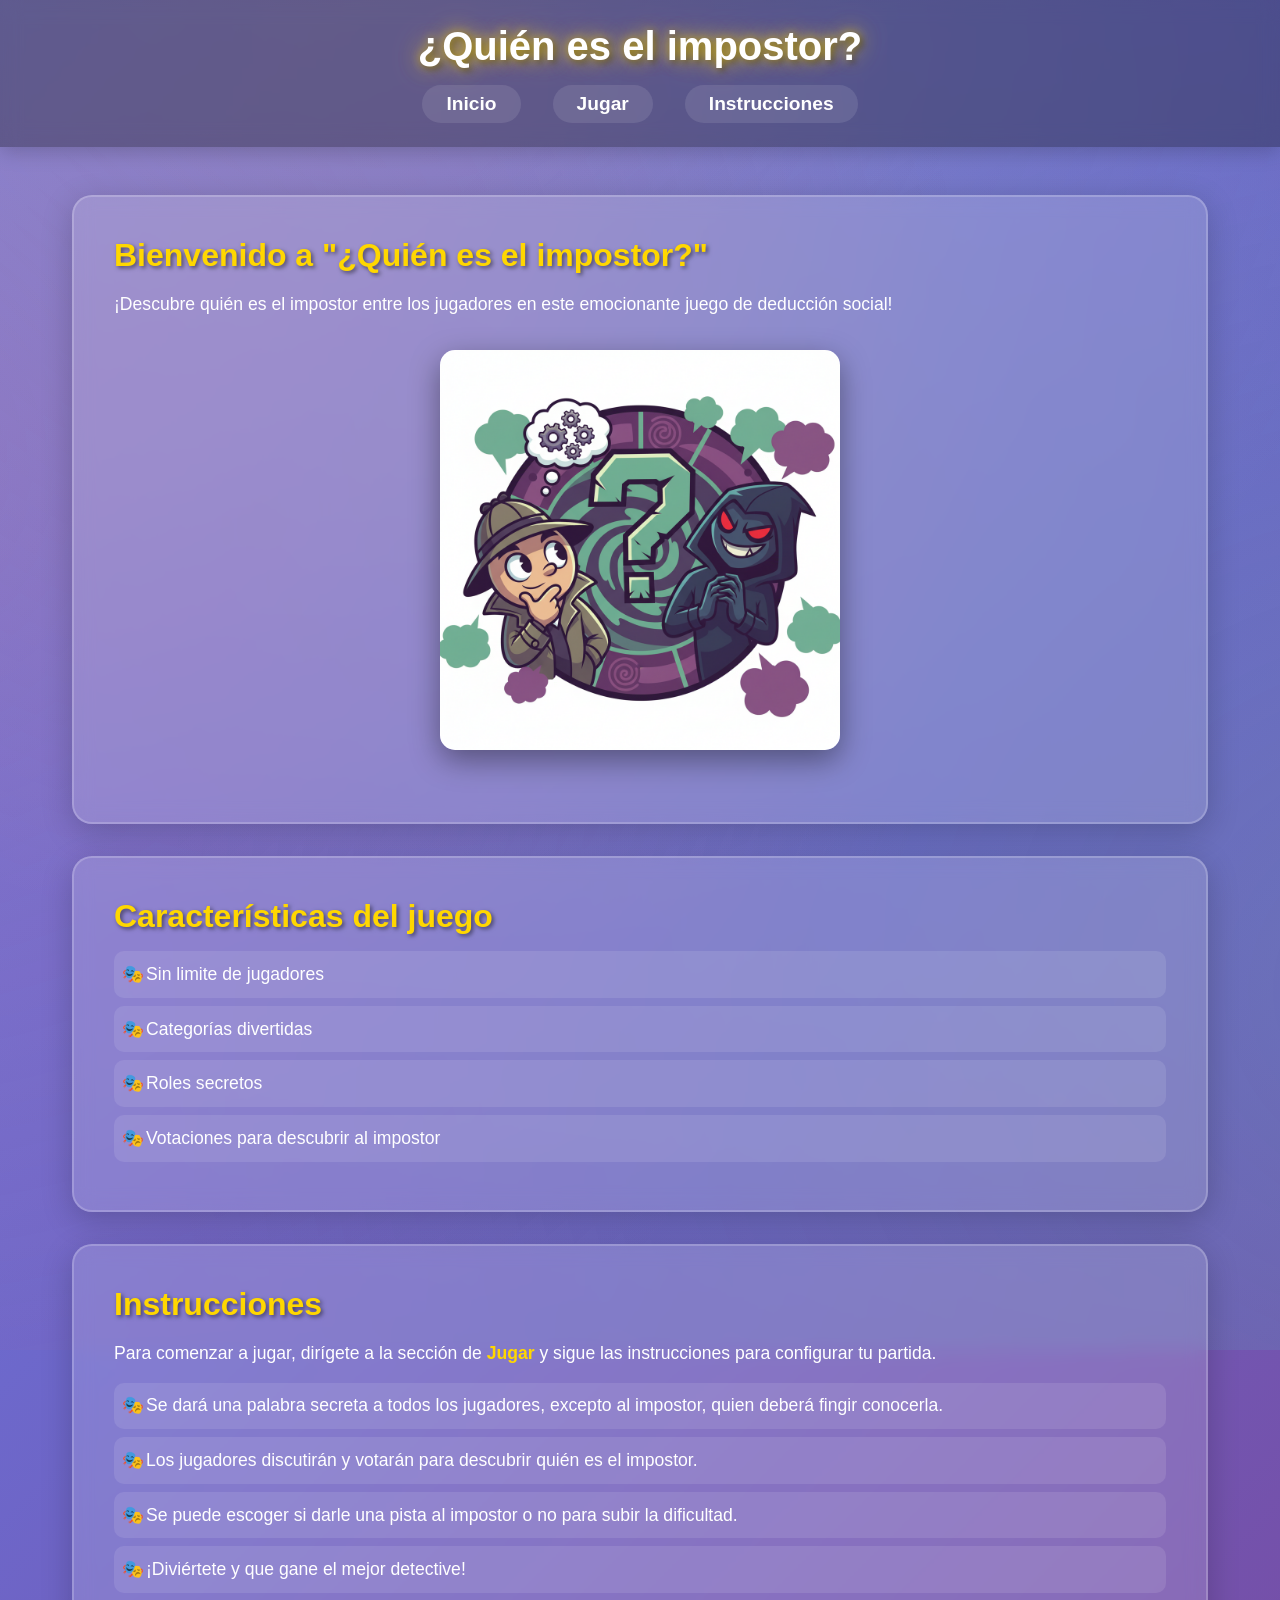
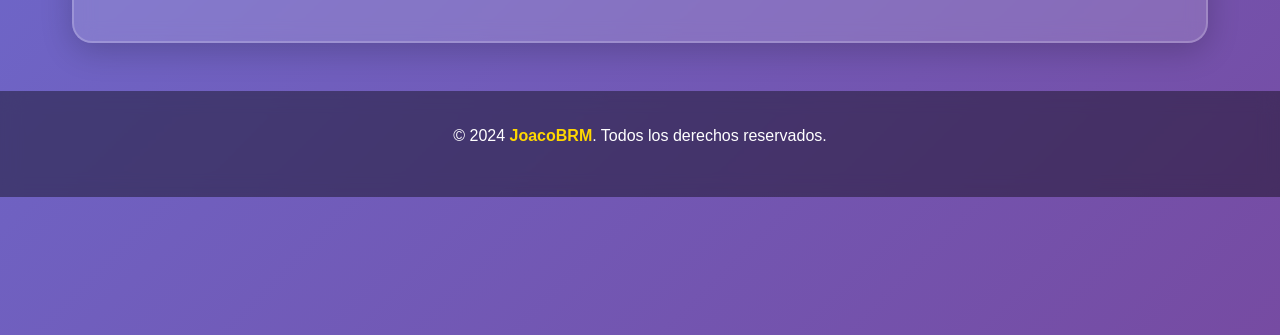
==== index.html @ 3530ee80 "Version Beta 1.0.1" ====
<!DOCTYPE html>
<html lang="es">
    <head>
        <meta charset="UTF-8">
        <meta name="viewport" content="width=device-width, initial-scale=1.0">
        <title>¿Quién es el impostor? - JoacoBRM</title>
        <link rel="stylesheet" href="src/css/styles.css">
    </head>     
    <body>
        <header>
            <h1>¿Quién es el impostor?</h1>
            <nav>
                <ul>
                    <li><a href="index.html">Inicio</a></li>
                    <li><a href="jugar.html">Jugar</a></li>
                    <li><a href="#instrucciones_impostor">Instrucciones</a></li>
                </ul>
            </nav>
        </header>
        <main>
            <section>
                <h2>Bienvenido a "¿Quién es el impostor?"</h2>
                <p>¡Descubre quién es el impostor entre los jugadores en este emocionante juego de deducción social!</p>
                <img src="assets/images/logo_impostor.png" alt="Imagen del juego">
            </section>
            <section>
                <h2>Características del juego</h2>
                <ul>
                    <li>Sin limite de jugadores</li>
                    <li>Categorías divertidas</li>
                    <li>Roles secretos</li>
                    <li>Votaciones para descubrir al impostor</li>
                </ul>
            </section>
            <section id="instrucciones_impostor">
                <h2>Instrucciones</h2>
                <p>Para comenzar a jugar, dirígete a la sección de <a href="jugar.html">Jugar</a> y sigue las instrucciones para configurar tu partida.</p>
                <ul>
                    <li>Se dará una palabra secreta a todos los jugadores, excepto al impostor, quien deberá fingir conocerla.</li>
                    <li>Los jugadores discutirán y votarán para descubrir quién es el impostor.</li>
                    <li>Se puede escoger si darle una pista al impostor o no para subir la dificultad.</li>
                    <li>¡Diviértete y que gane el mejor detective!</li>
                </ul>
            </section>
        </main>
        <footer>
            <p>&copy; 2024 <a href="https://github.com/JoacoBRM" target="_blank">JoacoBRM</a>. Todos los derechos reservados.</p>
        </footer>
        <script src="src/js/animations.js"></script>
    </body>
</html>
---- src/css/styles.css ----
html {
    scroll-behavior: smooth;
}
* {
    margin: 0;
    padding: 0;
    box-sizing: border-box;
}

body {
    font-family: 'Segoe UI', Tahoma, Geneva, Verdana, sans-serif;
    background: linear-gradient(135deg, #667eea 0%, #764ba2 100%);
    color: #fff;
    min-height: 100vh;
    position: relative;
    overflow-x: hidden;
}

/* Animación de fondo con formas flotantes */
body::before {
    content: '';
    position: fixed;
    top: -50%;
    left: -50%;
    width: 200%;
    height: 200%;
    background: 
        radial-gradient(circle at 20% 50%, rgba(255, 107, 107, 0.2) 0%, transparent 50%),
        radial-gradient(circle at 80% 80%, rgba(78, 205, 196, 0.2) 0%, transparent 50%),
        radial-gradient(circle at 40% 20%, rgba(255, 195, 113, 0.2) 0%, transparent 50%);
    animation: float 20s ease-in-out infinite;
    z-index: -1;
}

@keyframes float {
    0%, 100% {
        transform: translate(0, 0) rotate(0deg);
    }
    33% {
        transform: translate(30px, -30px) rotate(120deg);
    }
    66% {
        transform: translate(-20px, 20px) rotate(240deg);
    }
}

header {
    background: rgba(0, 0, 0, 0.3);
    backdrop-filter: blur(10px);
    padding: 1.5rem 2rem;
    box-shadow: 0 4px 20px rgba(0, 0, 0, 0.2);
    position: sticky;
    top: 0;
    z-index: 100;
    animation: slideDown 0.5s ease-out;
}

@keyframes slideDown {
    from {
        transform: translateY(-100%);
        opacity: 0;
    }
    to {
        transform: translateY(0);
        opacity: 1;
    }
}

header h1 {
    text-align: center;
    font-size: 2.5rem;
    margin-bottom: 1rem;
    text-shadow: 3px 3px 6px rgba(0, 0, 0, 0.5);
    animation: pulse 2s ease-in-out infinite;
}

@keyframes pulse {
    0%, 100% {
        transform: scale(1);
    }
    50% {
        transform: scale(1.05);
    }
}

nav ul {
    list-style: none;
    display: flex;
    justify-content: center;
    gap: 2rem;
}

nav ul li a {
    color: #fff;
    text-decoration: none;
    font-size: 1.2rem;
    padding: 0.5rem 1.5rem;
    border-radius: 25px;
    background: rgba(255, 255, 255, 0.1);
    transition: all 0.3s ease;
    display: inline-block;
}

nav ul li a:hover {
    background: rgba(255, 255, 255, 0.3);
    transform: translateY(-3px) scale(1.1);
    box-shadow: 0 5px 15px rgba(0, 0, 0, 0.3);
}

main {
    max-width: 1200px;
    margin: 3rem auto;
    padding: 0 2rem;
}

section {
    background: rgba(255, 255, 255, 0.15);
    backdrop-filter: blur(10px);
    border-radius: 20px;
    padding: 2.5rem;
    margin-bottom: 2rem;
    box-shadow: 0 8px 32px rgba(0, 0, 0, 0.2);
    border: 2px solid rgba(255, 255, 255, 0.2);
    animation: fadeInUp 0.6s ease-out;
    transition: transform 0.3s ease;
}

section:hover {
    transform: translateY(-5px);
    box-shadow: 0 12px 40px rgba(0, 0, 0, 0.3);
}

@keyframes fadeInUp {
    from {
        opacity: 0;
        transform: translateY(30px);
    }
    to {
        opacity: 1;
        transform: translateY(0);
    }
}

section:nth-child(2) {
    animation-delay: 0.1s;
}

section:nth-child(3) {
    animation-delay: 0.2s;
}

section:nth-child(4) {
    animation-delay: 0.3s;
}

h2 {
    font-size: 2rem;
    margin-bottom: 1rem;
    color: #ffd700;
    text-shadow: 2px 2px 4px rgba(0, 0, 0, 0.5);
}

p {
    font-size: 1.1rem;
    line-height: 1.6;
    margin-bottom: 1rem;
}

ul {
    list-style: none;
    padding-left: 0;
}

section ul li {
    font-size: 1.1rem;
    padding: 0.8rem;
    margin: 0.5rem 0;
    background: rgba(255, 255, 255, 0.1);
    border-radius: 10px;
    transition: all 0.3s ease;
    position: relative;
    padding-left: 2rem;
}

section ul li::before {
    content: '🎭';
    position: absolute;
    left: 0.5rem;
}

section ul li:hover {
    background: rgba(255, 255, 255, 0.25);
    transform: translateX(10px);
    padding-left: 2.5rem;
}

img {
    display: block;
    max-width: 400px;
    height: auto;
    margin: 2rem auto;
    border-radius: 15px;
    box-shadow: 0 10px 30px rgba(0, 0, 0, 0.4);
    transition: transform 0.3s ease;
}

img:hover {
    transform: scale(1.05) rotate(2deg);
}

a {
    color: #ffd700;
    text-decoration: none;
    font-weight: bold;
    transition: all 0.3s ease;
    position: relative;
}

a::after {
    content: '';
    position: absolute;
    bottom: -2px;
    left: 0;
    width: 0;
    height: 2px;
    background: #ffd700;
    transition: width 0.3s ease;
}

a:hover::after {
    width: 100%;
}

a:hover {
    color: #ffed4e;
    text-shadow: 0 0 10px rgba(255, 215, 0, 0.5);
}

footer {
    text-align: center;
    padding: 2rem;
    background: rgba(0, 0, 0, 0.4);
    backdrop-filter: blur(10px);
    margin-top: 3rem;
}

footer p {
    font-size: 1rem;
}

/* Estilos para la sección de jugadores */
#players-container {
    display: flex;
    flex-direction: column;
    gap: 1rem;
    margin: 2rem 0;
}

.player-input-group {
    display: flex;
    gap: 1rem;
    align-items: center;
    animation: fadeInUp 0.3s ease-out;
}

.player-input {
    flex: 1;
    padding: 1rem 1.5rem;
    font-size: 1.1rem;
    border: 2px solid rgba(255, 255, 255, 0.3);
    border-radius: 10px;
    background: rgba(255, 255, 255, 0.1);
    color: #fff;
    transition: all 0.3s ease;
    outline: none;
}

.player-input::placeholder {
    color: rgba(255, 255, 255, 0.6);
}

.player-input:focus {
    border-color: #ffd700;
    background: rgba(255, 255, 255, 0.15);
    box-shadow: 0 0 15px rgba(255, 215, 0, 0.3);
    transform: scale(1.02);
}

.btn-remove {
    padding: 0.8rem 1.2rem;
    font-size: 1.3rem;
    background: rgba(255, 107, 107, 0.3);
    border: 2px solid rgba(255, 107, 107, 0.5);
    border-radius: 10px;
    color: #fff;
    cursor: pointer;
    transition: all 0.3s ease;
}

.btn-remove:hover {
    background: rgba(255, 107, 107, 0.6);
    transform: scale(1.1) rotate(-10deg);
    box-shadow: 0 5px 15px rgba(255, 107, 107, 0.4);
}

.actions-container {
    display: flex;
    justify-content: center;
    margin-top: 2rem;
}

.btn-add {
    padding: 1rem 2rem;
    font-size: 1.2rem;
    background: rgba(78, 205, 196, 0.3);
    border: 2px solid rgba(78, 205, 196, 0.5);
    border-radius: 15px;
    color: #fff;
    font-weight: bold;
    cursor: pointer;
    transition: all 0.3s ease;
}

.btn-add:hover {
    background: rgba(78, 205, 196, 0.6);
    transform: translateY(-3px) scale(1.05);
    box-shadow: 0 8px 20px rgba(78, 205, 196, 0.4);
}

.btn-add:active {
    transform: translateY(-1px) scale(1.02);
}

/* Estilos para configuración guiada */
.btn-home {
    position: fixed;
    top: 2rem;
    left: 2rem;
    padding: 0.8rem 1.5rem;
    font-size: 1rem;
    background: rgba(255, 107, 107, 0.3);
    border: 2px solid rgba(255, 107, 107, 0.5);
    border-radius: 15px;
    color: #fff;
    font-weight: bold;
    cursor: pointer;
    transition: all 0.3s ease;
    z-index: 1000;
    backdrop-filter: blur(10px);
}

.btn-home:hover {
    background: rgba(255, 107, 107, 0.6);
    transform: translateY(-3px) scale(1.05);
    box-shadow: 0 8px 20px rgba(255, 107, 107, 0.4);
}

.btn-home:active {
    transform: translateY(-1px) scale(1.02);
}

.container {
    max-width: 900px;
    margin: 3rem auto;
    padding: 0 2rem;
}

.paso-config {
    display: none;
    animation: fadeInUp 0.5s ease-out;
}

.paso-config.active {
    display: block;
}

.config-section {
    background: rgba(255, 255, 255, 0.15);
    backdrop-filter: blur(10px);
    border-radius: 20px;
    padding: 2.5rem;
    box-shadow: 0 8px 32px rgba(0, 0, 0, 0.2);
    border: 2px solid rgba(255, 255, 255, 0.2);
    overflow: hidden;
}

.config-section h3 {
    font-size: 1.5rem;
    color: #ffd700;
    margin-bottom: 1.5rem;
    text-shadow: 2px 2px 4px rgba(0, 0, 0, 0.5);
}

.config-section label {
    display: block;
    font-size: 1.2rem;
    margin-bottom: 0.5rem;
    color: #fff;
}

.config-section input[type="number"],
.config-section input[type="text"] {
    width: 100%;
    padding: 1rem 1.5rem;
    font-size: 1.1rem;
    border: 2px solid rgba(255, 255, 255, 0.3);
    border-radius: 10px;
    background: rgba(255, 255, 255, 0.1);
    color: #fff;
    transition: all 0.3s ease;
    outline: none;
    margin-bottom: 1.5rem;
}

/* Estilos para el slider */
.slider-container {
    margin: 2rem 0;
    padding: 1rem;
}

.slider-value {
    display: block;
    text-align: center;
    font-size: 3rem;
    font-weight: bold;
    color: #ffd700;
    text-shadow: 2px 2px 4px rgba(0, 0, 0, 0.5);
    margin-bottom: 1.5rem;
    animation: pulse 2s ease-in-out infinite;
}

input[type="range"] {
    -webkit-appearance: none;
    appearance: none;
    width: 100%;
    height: 10px;
    border-radius: 5px;
    background: rgba(255, 255, 255, 0.2);
    outline: none;
    margin-bottom: 1rem;
}

input[type="range"]::-webkit-slider-thumb {
    -webkit-appearance: none;
    appearance: none;
    width: 30px;
    height: 30px;
    border-radius: 50%;
    background: #ffd700;
    cursor: pointer;
    box-shadow: 0 0 15px rgba(255, 215, 0, 0.5);
    transition: all 0.3s ease;
}

input[type="range"]::-webkit-slider-thumb:hover {
    transform: scale(1.2);
    box-shadow: 0 0 25px rgba(255, 215, 0, 0.8);
}

input[type="range"]::-moz-range-thumb {
    width: 30px;
    height: 30px;
    border-radius: 50%;
    background: #ffd700;
    cursor: pointer;
    border: none;
    box-shadow: 0 0 15px rgba(255, 215, 0, 0.5);
    transition: all 0.3s ease;
}

input[type="range"]::-moz-range-thumb:hover {
    transform: scale(1.2);
    box-shadow: 0 0 25px rgba(255, 215, 0, 0.8);
}

.slider-labels {
    display: flex;
    justify-content: space-between;
    color: rgba(255, 255, 255, 0.8);
    font-size: 0.9rem;
    padding: 0 0.5rem;
}

.info-impostores {
    text-align: center;
    font-size: 1.1rem;
    color: #ff9f43;
    background: rgba(255, 159, 67, 0.2);
    padding: 0.8rem 1.5rem;
    border-radius: 10px;
    margin: 1.5rem 0;
    border: 2px solid rgba(255, 159, 67, 0.4);
    font-weight: 500;
}

.config-section input::placeholder {
    color: rgba(255, 255, 255, 0.6);
}

.config-section input:focus {
    border-color: #ffd700;
    background: rgba(255, 255, 255, 0.15);
    box-shadow: 0 0 15px rgba(255, 215, 0, 0.3);
}

.nombre-input-group {
    margin-bottom: 1rem;
    animation: fadeInUp 0.3s ease-out;
}

.nombre-input-group label {
    font-size: 1rem;
    margin-bottom: 0.3rem;
}

.nombre-input-group input {
    margin-bottom: 0;
}

#nombresContainer {
    max-height: 400px;
    overflow-y: auto;
    margin-bottom: 1.5rem;
    padding-right: 0.5rem;
}

.config-section button {
    padding: 1rem 2.5rem;
    font-size: 1.2rem;
    background: rgba(78, 205, 196, 0.3);
    border: 2px solid rgba(78, 205, 196, 0.5);
    border-radius: 15px;
    color: #fff;
    font-weight: bold;
    cursor: pointer;
    transition: all 0.3s ease;
    margin: 0.5rem;
}

.config-section button:hover {
    background: rgba(78, 205, 196, 0.6);
    transform: translateY(-3px) scale(1.05);
    box-shadow: 0 8px 20px rgba(78, 205, 196, 0.4);
}

.config-section button:active {
    transform: translateY(-1px) scale(1.02);
}

.button-group {
    display: flex;
    justify-content: center;
    gap: 1rem;
    flex-wrap: wrap;
}

.button-group button:first-child {
    background: rgba(255, 107, 107, 0.3);
    border-color: rgba(255, 107, 107, 0.5);
}

.button-group button:first-child:hover {
    background: rgba(255, 107, 107, 0.6);
    box-shadow: 0 8px 20px rgba(255, 107, 107, 0.4);
}

/* Estilos para temáticas */
.tematicas-instruccion {
    text-align: center;
    font-size: 1.1rem;
    margin-bottom: 2rem;
    color: rgba(255, 255, 255, 0.9);
}

.tematicas-grid {
    display: grid;
    grid-template-columns: repeat(auto-fill, minmax(150px, 1fr));
    gap: 1.5rem;
    margin-bottom: 2rem;
    max-height: 400px;
    overflow-y: auto;
    padding: 0.5rem;
}

.tematica-card {
    background: rgba(255, 255, 255, 0.1);
    border: 3px solid rgba(255, 255, 255, 0.3);
    border-radius: 15px;
    padding: 1.5rem 1rem;
    text-align: center;
    cursor: pointer;
    transition: all 0.3s ease;
    position: relative;
    min-height: 150px;
    display: flex;
    flex-direction: column;
    justify-content: center;
    align-items: center;
}

.tematica-card:hover {
    transform: translateY(-5px);
    background: rgba(255, 255, 255, 0.15);
    box-shadow: 0 8px 20px rgba(0, 0, 0, 0.3);
}

.tematica-card.selected {
    background: rgba(78, 205, 196, 0.3);
    border-color: #4ecdc4;
    box-shadow: 0 0 20px rgba(78, 205, 196, 0.5);
}

.tematica-emoji {
    font-size: 3rem;
    margin-bottom: 0.5rem;
}

.tematica-nombre {
    font-size: 1.1rem;
    font-weight: bold;
    color: #fff;
    text-shadow: 1px 1px 3px rgba(0, 0, 0, 0.5);
}

.tematica-check {
    position: absolute;
    top: 10px;
    right: 10px;
    font-size: 1.5rem;
    color: #4ecdc4;
    opacity: 0;
    transition: opacity 0.3s ease;
}

.tematica-card.selected .tematica-check {
    opacity: 1;
}

/* Configuraciones adicionales */
.config-extra {
    margin-top: 2rem;
    padding-top: 2rem;
    border-top: 2px solid rgba(255, 255, 255, 0.2);
}

.config-option {
    margin-bottom: 2rem;
}

.config-option > label {
    display: block;
    font-size: 1.2rem;
    color: #fff;
    margin-bottom: 1rem;
}

/* Toggle Switch */
.toggle-container {
    display: flex;
    align-items: center;
    justify-content: space-between;
    background: rgba(255, 255, 255, 0.1);
    padding: 1.2rem 1.5rem;
    border-radius: 15px;
    border: 2px solid rgba(255, 255, 255, 0.2);
    transition: all 0.3s ease;
}

.toggle-container:hover {
    background: rgba(255, 255, 255, 0.15);
    border-color: rgba(255, 255, 255, 0.3);
}

.toggle-label {
    font-size: 1.2rem;
    color: #fff;
    font-weight: 500;
}

.toggle-switch {
    position: relative;
    display: inline-block;
    cursor: pointer;
    user-select: none;
}

.toggle-switch input[type="checkbox"] {
    position: absolute;
    opacity: 0;
    width: 0;
    height: 0;
}

.toggle-slider {
    position: relative;
    display: block;
    width: 60px;
    height: 30px;
    background: rgba(255, 255, 255, 0.2);
    border-radius: 30px;
    transition: all 0.3s ease;
    border: 2px solid rgba(255, 255, 255, 0.3);
}

.toggle-slider::before {
    content: '';
    position: absolute;
    width: 22px;
    height: 22px;
    left: 2px;
    top: 2px;
    background: #fff;
    border-radius: 50%;
    transition: all 0.3s ease;
    box-shadow: 0 2px 5px rgba(0, 0, 0, 0.3);
}

.toggle-switch input[type="checkbox"]:checked + .toggle-slider {
    background: #4ecdc4;
    border-color: #4ecdc4;
    box-shadow: 0 0 15px rgba(78, 205, 196, 0.4);
}

.toggle-switch input[type="checkbox"]:checked + .toggle-slider::before {
    transform: translateX(30px);
}

/* Botones de impostores */
.botones-impostores {
    display: flex;
    gap: 1rem;
    justify-content: center;
}

.btn-impostor {
    padding: 1rem 2rem;
    font-size: 1.5rem;
    font-weight: bold;
    background: rgba(255, 255, 255, 0.1);
    border: 3px solid rgba(255, 255, 255, 0.3);
    border-radius: 15px;
    color: #fff;
    cursor: pointer;
    transition: all 0.3s ease;
    min-width: 70px;
}

.btn-impostor:hover {
    background: rgba(255, 255, 255, 0.2);
    transform: translateY(-3px);
    box-shadow: 0 5px 15px rgba(0, 0, 0, 0.3);
}

.btn-impostor.active {
    background: rgba(255, 107, 107, 0.5);
    border-color: #ff6b6b;
    box-shadow: 0 0 20px rgba(255, 107, 107, 0.5);
    transform: scale(1.1);
}

.btn-impostor.active:hover {
    transform: translateY(-3px) scale(1.1);
}

/* Estilo para impostor con pista */
.palabra-impostor-con-pista {
    display: flex;
    flex-direction: column;
    gap: 1rem;
    padding: 1.5rem;
    animation: fadeIn 0.5s ease-out;
}

.impostor-header {
    font-size: 2rem;
    font-weight: bold;
    color: #ff6b6b;
    text-shadow: 3px 3px 6px rgba(0, 0, 0, 0.7);
    text-align: center;
}

.pista-texto {
    font-size: 1.3rem;
    color: #ff9f43;
    text-shadow: 2px 2px 4px rgba(0, 0, 0, 0.7);
    text-align: center;
    line-height: 1.6;
}

/* Estilos para revelación de palabras */
.reveal-section {
    display: flex;
    flex-direction: column;
    align-items: center;
    gap: 2rem;
}

.palabra-card {
    width: 100%;
    max-width: 400px;
    height: 250px;
    background: rgba(255, 255, 255, 0.2);
    border: 4px solid rgba(255, 255, 255, 0.4);
    border-radius: 20px;
    display: flex;
    justify-content: center;
    align-items: center;
    box-shadow: 0 10px 40px rgba(0, 0, 0, 0.3);
    transition: all 0.3s ease;
}

.palabra-oculta {
    font-size: 8rem;
    color: rgba(255, 255, 255, 0.5);
    text-shadow: 2px 2px 8px rgba(0, 0, 0, 0.5);
    animation: pulse 2s ease-in-out infinite;
}

.palabra-visible {
    font-size: 2.5rem;
    font-weight: bold;
    color: #ffd700;
    text-shadow: 3px 3px 6px rgba(0, 0, 0, 0.7);
    text-align: center;
    padding: 1rem;
    animation: fadeIn 0.5s ease-out;
}

.palabra-impostor {
    font-size: 2.5rem;
    font-weight: bold;
    color: #ff6b6b;
    text-shadow: 3px 3px 6px rgba(0, 0, 0, 0.7);
    text-align: center;
    padding: 1rem;
    animation: fadeIn 0.5s ease-out;
}

@keyframes fadeIn {
    from {
        opacity: 0;
        transform: scale(0.8);
    }
    to {
        opacity: 1;
        transform: scale(1);
    }
}

#btnMostrar {
    display: flex;
    align-items: center;
    gap: 0.5rem;
    justify-content: center;
}

#iconoOjo {
    font-size: 1.5rem;
}

/* Responsive */
@media (max-width: 768px) {
    header h1 {
        font-size: 1.8rem;
    }
    
    nav ul {
        flex-wrap: wrap;
        gap: 0.5rem;
    }
    
    nav ul li a {
        font-size: 1rem;
        padding: 0.4rem 1rem;
    }
    
    section {
        padding: 1.5rem;
    }
    
    h2 {
        font-size: 1.5rem;
    }

    .container {
        padding: 0 1rem;
    }

    .config-section {
        padding: 1.5rem;
    }

    .config-section button {
        padding: 0.8rem 1.5rem;
        font-size: 1rem;
    }
}
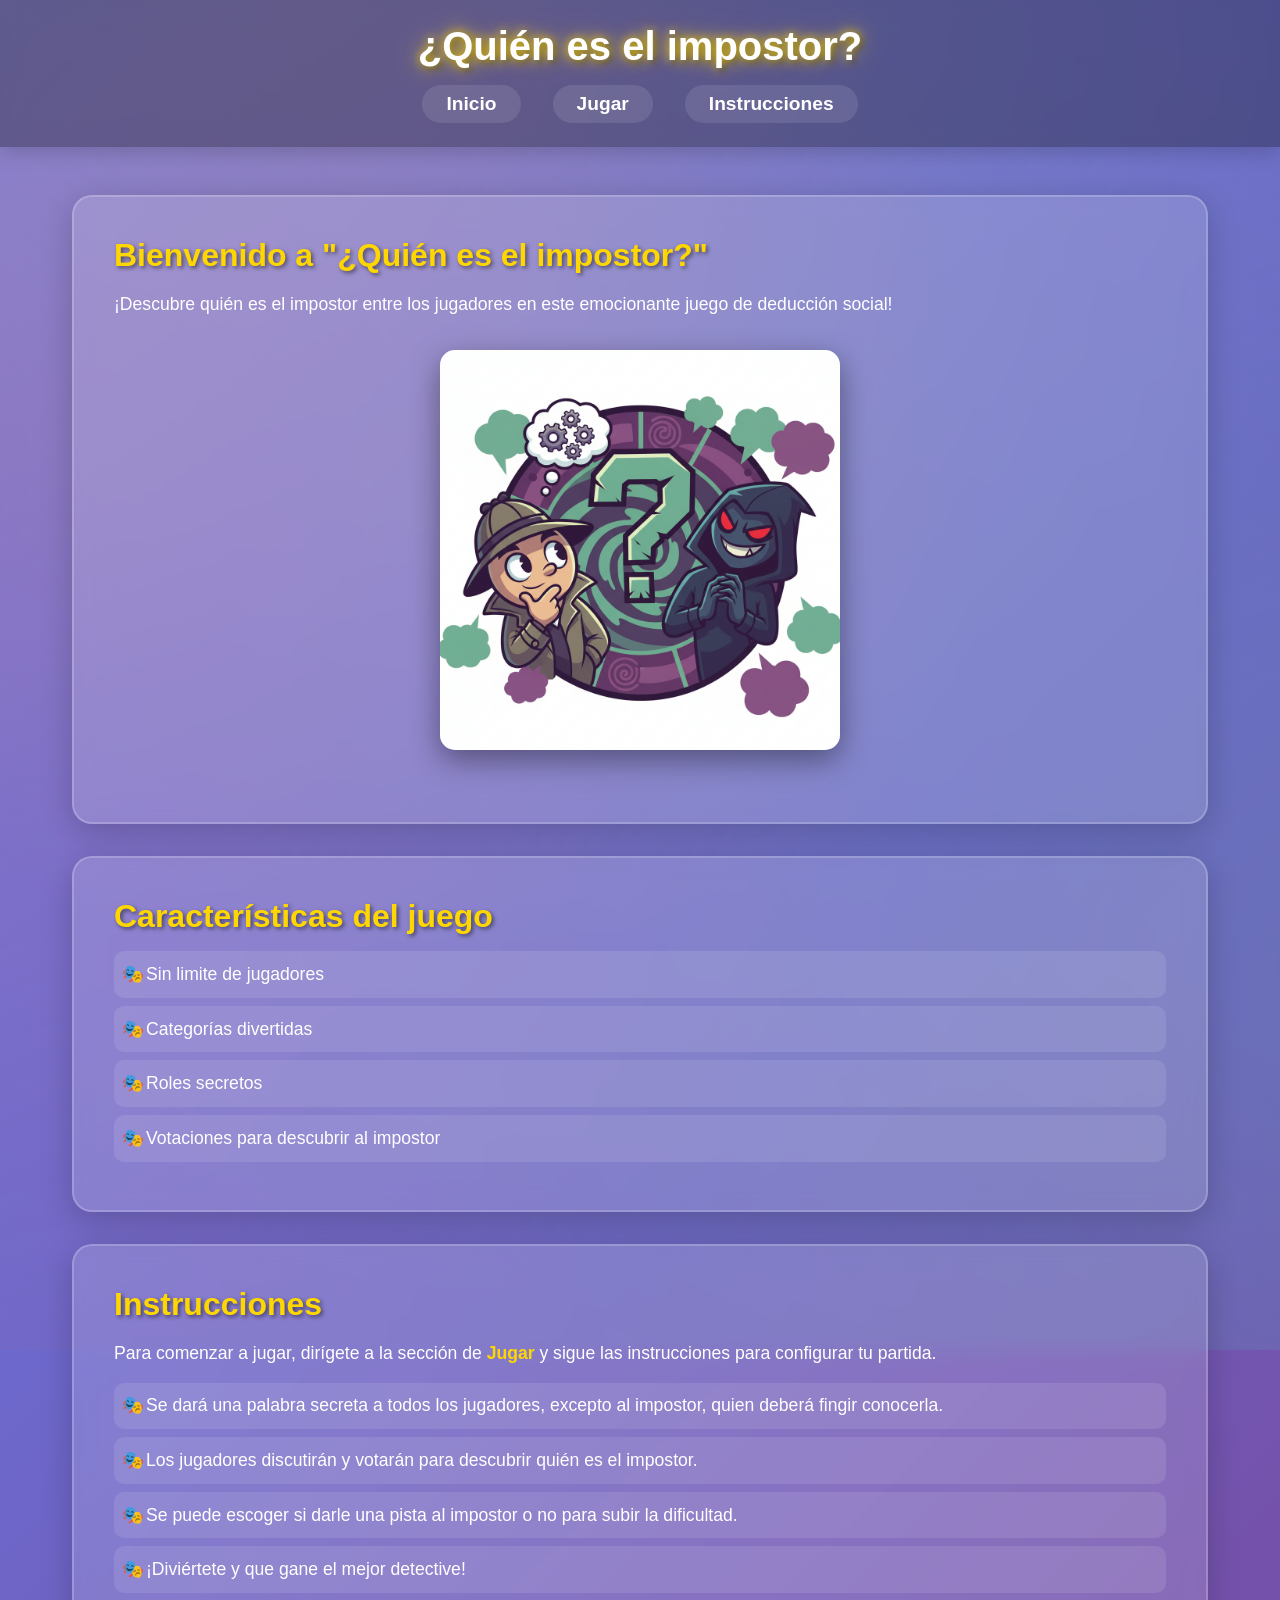
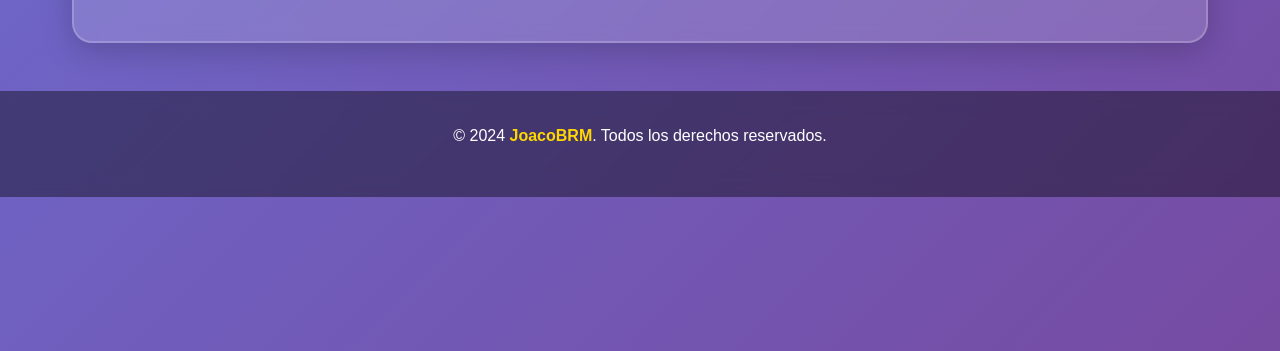
==== commit 2d8568e7: "Version Beta 1.0" ====
--- a/index.html
+++ b/index.html
@@ -2,8 +2,13 @@
 <html lang="es">
     <head>
         <meta charset="UTF-8">
-        <meta name="viewport" content="width=device-width, initial-scale=1.0">
+        <meta name="viewport" content="width=device-width, initial-scale=1.0, maximum-scale=1.0, user-scalable=no, viewport-fit=cover">
+        <meta name="apple-mobile-web-app-capable" content="yes">
+        <meta name="apple-mobile-web-app-status-bar-style" content="black-translucent">
+        <meta name="apple-mobile-web-app-title" content="Impostor">
+        <meta name="format-detection" content="telephone=no">
         <title>¿Quién es el impostor? - JoacoBRM</title>
+        <link rel="apple-touch-icon" href="assets/images/logo_impostor.png">
         <link rel="stylesheet" href="src/css/styles.css">
     </head>     
     <body>
--- a/src/css/styles.css
+++ b/src/css/styles.css
@@ -1,19 +1,31 @@
 html {
     scroll-behavior: smooth;
-}
+    /* iOS optimizations */
+    -webkit-text-size-adjust: 100%;
+    -webkit-tap-highlight-color: transparent;
+}
+
 * {
     margin: 0;
     padding: 0;
     box-sizing: border-box;
+    /* iOS touch optimization */
+    -webkit-touch-callout: none;
 }
 
 body {
-    font-family: 'Segoe UI', Tahoma, Geneva, Verdana, sans-serif;
+    font-family: -apple-system, BlinkMacSystemFont, 'Segoe UI', Tahoma, Geneva, Verdana, sans-serif;
     background: linear-gradient(135deg, #667eea 0%, #764ba2 100%);
     color: #fff;
     min-height: 100vh;
+    min-height: -webkit-fill-available;
     position: relative;
     overflow-x: hidden;
+    /* iOS safe area */
+    padding-top: env(safe-area-inset-top);
+    padding-bottom: env(safe-area-inset-bottom);
+    padding-left: env(safe-area-inset-left);
+    padding-right: env(safe-area-inset-right);
 }
 
 /* Animación de fondo con formas flotantes */
@@ -410,6 +422,11 @@
     transition: all 0.3s ease;
     outline: none;
     margin-bottom: 1.5rem;
+    /* iOS input optimization */
+    -webkit-appearance: none;
+    appearance: none;
+    -webkit-tap-highlight-color: transparent;
+    font-size: 16px; /* Prevent zoom on iOS */
 }
 
 /* Estilos para el slider */
@@ -438,23 +455,27 @@
     background: rgba(255, 255, 255, 0.2);
     outline: none;
     margin-bottom: 1rem;
+    /* iOS touch optimization */
+    touch-action: none;
 }
 
 input[type="range"]::-webkit-slider-thumb {
     -webkit-appearance: none;
     appearance: none;
-    width: 30px;
-    height: 30px;
+    width: 40px;
+    height: 40px;
     border-radius: 50%;
     background: #ffd700;
     cursor: pointer;
     box-shadow: 0 0 15px rgba(255, 215, 0, 0.5);
     transition: all 0.3s ease;
-}
-
-input[type="range"]::-webkit-slider-thumb:hover {
-    transform: scale(1.2);
-    box-shadow: 0 0 25px rgba(255, 215, 0, 0.8);
+    /* iOS touch target size */
+    -webkit-tap-highlight-color: transparent;
+}
+
+input[type="range"]::-webkit-slider-thumb:active {
+    transform: scale(1.3);
+    box-shadow: 0 0 30px rgba(255, 215, 0, 0.9);
 }
 
 input[type="range"]::-moz-range-thumb {
@@ -535,6 +556,13 @@
     cursor: pointer;
     transition: all 0.3s ease;
     margin: 0.5rem;
+    /* iOS button optimization */
+    -webkit-tap-highlight-color: transparent;
+    -webkit-appearance: none;
+    appearance: none;
+    touch-action: manipulation;
+    min-height: 44px;
+    min-width: 44px;
 }
 
 .config-section button:hover {
@@ -544,7 +572,8 @@
 }
 
 .config-section button:active {
-    transform: translateY(-1px) scale(1.02);
+    transform: scale(0.98);
+    background: rgba(78, 205, 196, 0.7);
 }
 
 .button-group {
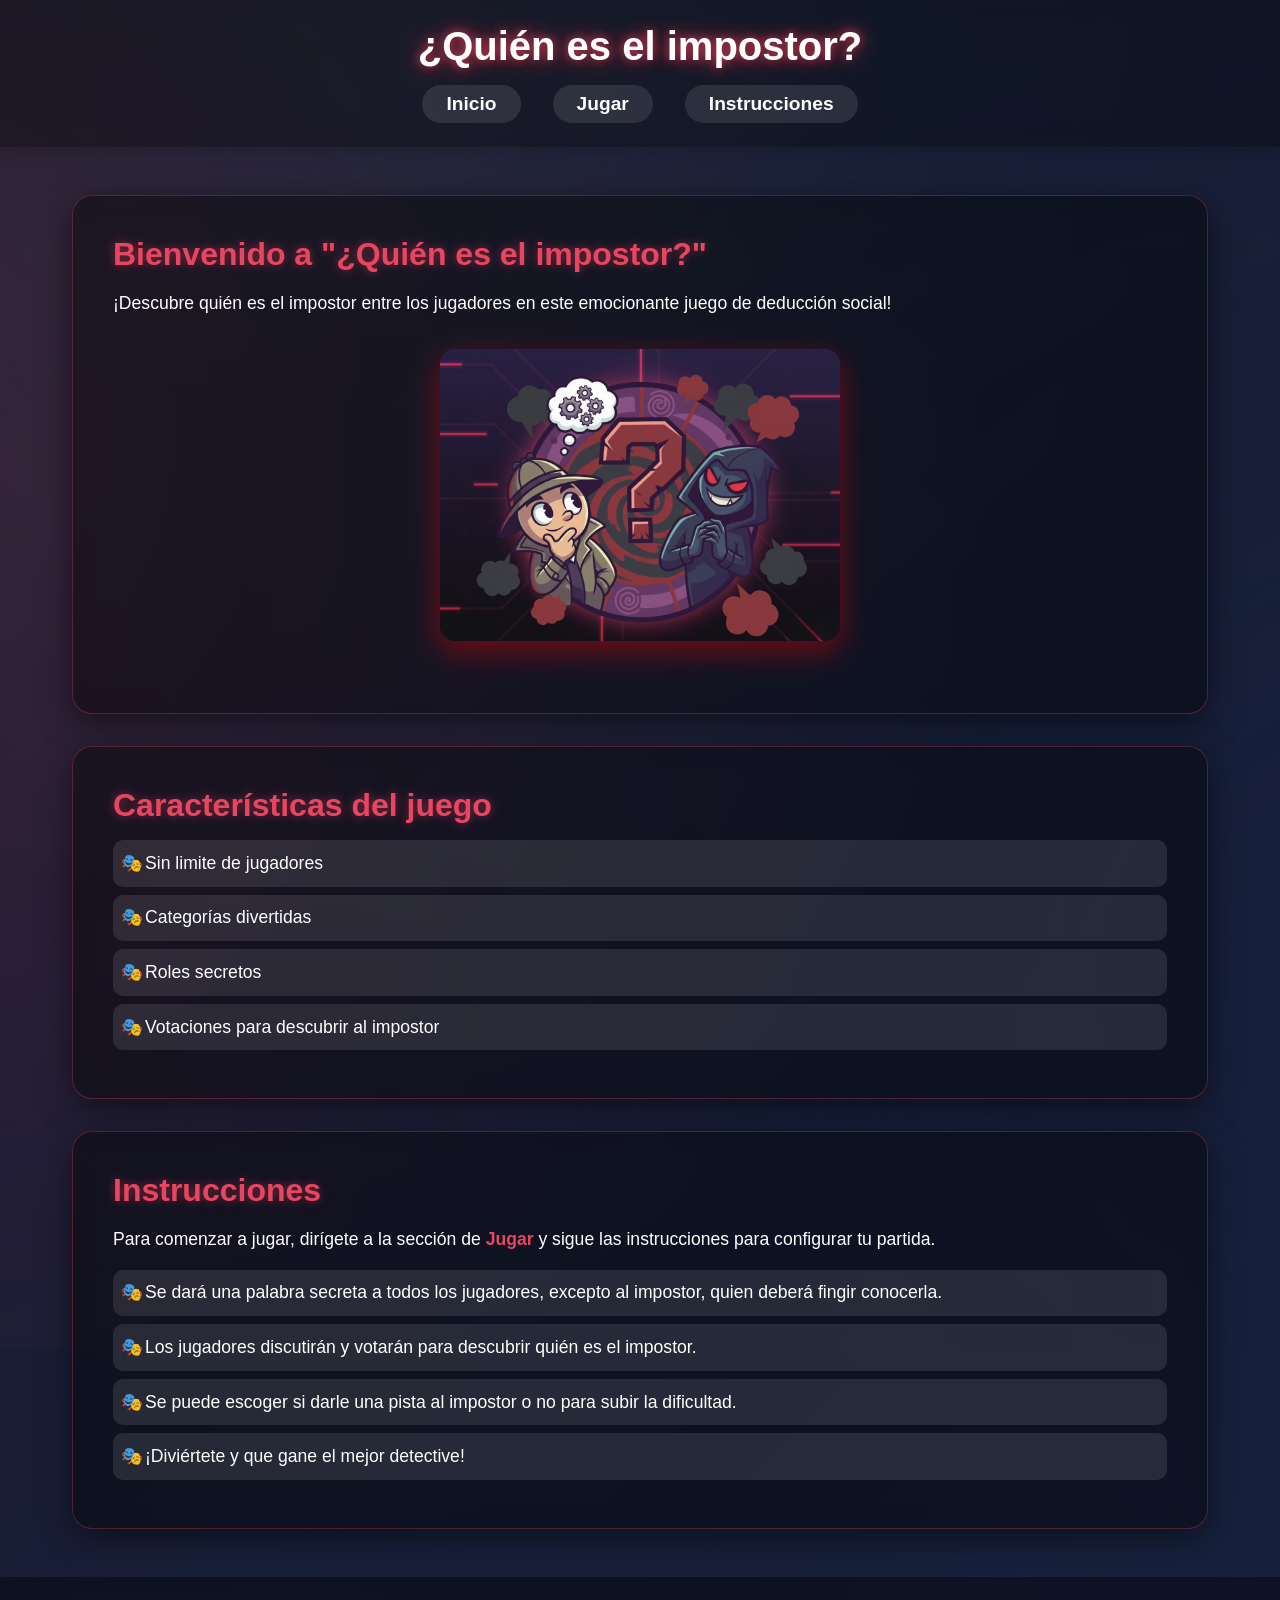
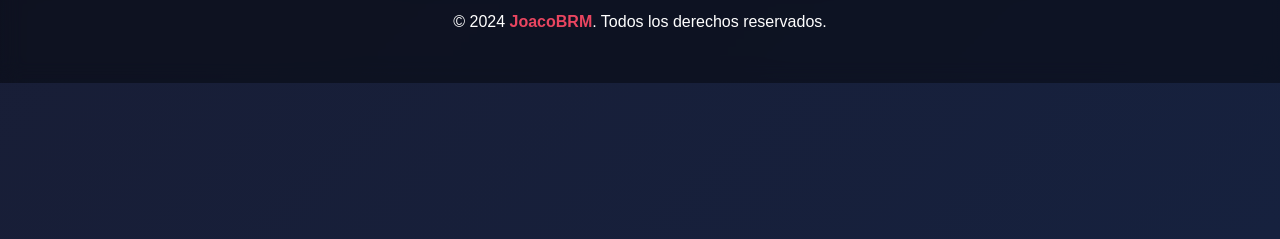
==== commit e80f5325: "Cambio de paleta de colores" ====
--- a/index.html
+++ b/index.html
@@ -8,7 +8,7 @@
         <meta name="apple-mobile-web-app-title" content="Impostor">
         <meta name="format-detection" content="telephone=no">
         <title>¿Quién es el impostor? - JoacoBRM</title>
-        <link rel="apple-touch-icon" href="assets/images/logo_impostor.png">
+        <link rel="apple-touch-icon" href="assets/images/logo_impostor.jpg">
         <link rel="stylesheet" href="src/css/styles.css">
     </head>     
     <body>
@@ -26,7 +26,7 @@
             <section>
                 <h2>Bienvenido a "¿Quién es el impostor?"</h2>
                 <p>¡Descubre quién es el impostor entre los jugadores en este emocionante juego de deducción social!</p>
-                <img src="assets/images/logo_impostor.png" alt="Imagen del juego">
+                <img src="assets/images/logo_impostor.jpg" alt="Imagen del juego">
             </section>
             <section>
                 <h2>Características del juego</h2>
--- a/src/css/styles.css
+++ b/src/css/styles.css
@@ -15,7 +15,7 @@
 
 body {
     font-family: -apple-system, BlinkMacSystemFont, 'Segoe UI', Tahoma, Geneva, Verdana, sans-serif;
-    background: linear-gradient(135deg, #667eea 0%, #764ba2 100%);
+    background: linear-gradient(135deg, #1a1a2e 0%, #16213e 100%);
     color: #fff;
     min-height: 100vh;
     min-height: -webkit-fill-available;
@@ -37,9 +37,9 @@
     width: 200%;
     height: 200%;
     background: 
-        radial-gradient(circle at 20% 50%, rgba(255, 107, 107, 0.2) 0%, transparent 50%),
-        radial-gradient(circle at 80% 80%, rgba(78, 205, 196, 0.2) 0%, transparent 50%),
-        radial-gradient(circle at 40% 20%, rgba(255, 195, 113, 0.2) 0%, transparent 50%);
+        radial-gradient(circle at 20% 50%, rgba(233, 69, 96, 0.15) 0%, transparent 50%),
+        radial-gradient(circle at 80% 80%, rgba(22, 33, 62, 0.4) 0%, transparent 50%),
+        radial-gradient(circle at 40% 20%, rgba(0, 255, 245, 0.05) 0%, transparent 50%);
     animation: float 20s ease-in-out infinite;
     z-index: -1;
 }
@@ -122,19 +122,26 @@
 main {
     max-width: 1200px;
     margin: 3rem auto;
-    padding: 0 2rem;
+    padding: 0 1rem;
+}
+
+@media (min-width: 768px) {
+    main {
+        padding: 0 2rem;
+    }
 }
 
 section {
-    background: rgba(255, 255, 255, 0.15);
+    background: rgba(0, 0, 0, 0.4); 
     backdrop-filter: blur(10px);
     border-radius: 20px;
     padding: 2.5rem;
     margin-bottom: 2rem;
-    box-shadow: 0 8px 32px rgba(0, 0, 0, 0.2);
-    border: 2px solid rgba(255, 255, 255, 0.2);
+    border: 1px solid rgba(233, 69, 96, 0.3);
+    box-shadow: 0 8px 32px rgba(0, 0, 0, 0.5);
     animation: fadeInUp 0.6s ease-out;
     transition: transform 0.3s ease;
+    overflow: hidden;
 }
 
 section:hover {
@@ -168,8 +175,9 @@
 h2 {
     font-size: 2rem;
     margin-bottom: 1rem;
-    color: #ffd700;
-    text-shadow: 2px 2px 4px rgba(0, 0, 0, 0.5);
+    /* NUEVO COLOR NEÓN: */
+    color: #e94560;
+    text-shadow: 0 0 10px rgba(233, 69, 96, 0.5);
 }
 
 p {
@@ -208,20 +216,32 @@
 
 img {
     display: block;
-    max-width: 400px;
+    max-width: 100%;
+    width: 100%;
     height: auto;
-    margin: 2rem auto;
+    margin: 1.5rem auto;
     border-radius: 15px;
-    box-shadow: 0 10px 30px rgba(0, 0, 0, 0.4);
+    box-shadow: 0 10px 30px rgba(255, 0, 0, 0.4);
     transition: transform 0.3s ease;
-}
-
-img:hover {
-    transform: scale(1.05) rotate(2deg);
+    object-fit: contain;
+}
+
+@media (min-width: 500px) {
+    img {
+        max-width: 400px;
+        width: auto;
+        margin: 2rem auto;
+    }
+}
+
+@media (hover: hover) {
+    img:hover {
+        transform: scale(1.05) rotate(2deg);
+    }
 }
 
 a {
-    color: #ffd700;
+    color: #e94560;
     text-decoration: none;
     font-weight: bold;
     transition: all 0.3s ease;
@@ -235,7 +255,7 @@
     left: 0;
     width: 0;
     height: 2px;
-    background: #ffd700;
+    background: #ff0000;
     transition: width 0.3s ease;
 }
 
@@ -244,8 +264,8 @@
 }
 
 a:hover {
-    color: #ffed4e;
-    text-shadow: 0 0 10px rgba(255, 215, 0, 0.5);
+    color: #ff6b6b;
+    text-shadow: 0 0 15px rgba(233, 69, 96, 0.8);
 }
 
 footer {
@@ -344,33 +364,6 @@
 }
 
 /* Estilos para configuración guiada */
-.btn-home {
-    position: fixed;
-    top: 2rem;
-    left: 2rem;
-    padding: 0.8rem 1.5rem;
-    font-size: 1rem;
-    background: rgba(255, 107, 107, 0.3);
-    border: 2px solid rgba(255, 107, 107, 0.5);
-    border-radius: 15px;
-    color: #fff;
-    font-weight: bold;
-    cursor: pointer;
-    transition: all 0.3s ease;
-    z-index: 1000;
-    backdrop-filter: blur(10px);
-}
-
-.btn-home:hover {
-    background: rgba(255, 107, 107, 0.6);
-    transform: translateY(-3px) scale(1.05);
-    box-shadow: 0 8px 20px rgba(255, 107, 107, 0.4);
-}
-
-.btn-home:active {
-    transform: translateY(-1px) scale(1.02);
-}
-
 .container {
     max-width: 900px;
     margin: 3rem auto;
@@ -387,18 +380,23 @@
 }
 
 .config-section {
-    background: rgba(255, 255, 255, 0.15);
+    /* NUEVO ESTILO DE VIDRIO OSCURO: */
+    background: rgba(0, 0, 0, 0.4); 
     backdrop-filter: blur(10px);
     border-radius: 20px;
-    padding: 2.5rem;
-    box-shadow: 0 8px 32px rgba(0, 0, 0, 0.2);
+    /* Borde sutil rojo neón: */
+    border: 1px solid rgba(233, 69, 96, 0.3);
+    box-shadow: 0 8px 32px rgba(0, 0, 0, 0.5);
     border: 2px solid rgba(255, 255, 255, 0.2);
     overflow: hidden;
+    padding: 2rem;
+    margin-bottom: 2rem;
+    transition: transform 0.3s ease;
 }
 
 .config-section h3 {
     font-size: 1.5rem;
-    color: #ffd700;
+    color: #b01919;
     margin-bottom: 1.5rem;
     text-shadow: 2px 2px 4px rgba(0, 0, 0, 0.5);
 }
@@ -414,11 +412,12 @@
 .config-section input[type="text"] {
     width: 100%;
     padding: 1rem 1.5rem;
-    font-size: 1.1rem;
-    border: 2px solid rgba(255, 255, 255, 0.3);
+    font-size: 16px; /* Prevent zoom on iOS */
+    border: 2px solid rgba(255, 255, 255, 0.1);
+    background: rgba(0, 0, 0, 0.3) !important; /* Fondo negro transparente */
+    color: #fff !important;
     border-radius: 10px;
-    background: rgba(255, 255, 255, 0.1);
-    color: #fff;
+    color: #fff !important;
     transition: all 0.3s ease;
     outline: none;
     margin-bottom: 1.5rem;
@@ -426,7 +425,12 @@
     -webkit-appearance: none;
     appearance: none;
     -webkit-tap-highlight-color: transparent;
-    font-size: 16px; /* Prevent zoom on iOS */
+}
+
+.config-section input[type="number"]:focus,
+.config-section input[type="text"]:focus {
+    border-color: #e94560; /* Borde rojo al escribir */
+    box-shadow: 0 0 15px rgba(233, 69, 96, 0.2);
 }
 
 /* Estilos para el slider */
@@ -440,8 +444,8 @@
     text-align: center;
     font-size: 3rem;
     font-weight: bold;
-    color: #ffd700;
-    text-shadow: 2px 2px 4px rgba(0, 0, 0, 0.5);
+    color: #e94560;
+    text-shadow: 0 0 10px rgba(81, 81, 81, 0.5);
     margin-bottom: 1.5rem;
     animation: pulse 2s ease-in-out infinite;
 }
@@ -465,33 +469,35 @@
     width: 40px;
     height: 40px;
     border-radius: 50%;
-    background: #ffd700;
+    background: #000000 !important;
+    background-color: #ff3f62 !important;
     cursor: pointer;
-    box-shadow: 0 0 15px rgba(255, 215, 0, 0.5);
+    box-shadow: 0 0 15px rgba(243, 71, 71, 0.5);
     transition: all 0.3s ease;
     /* iOS touch target size */
     -webkit-tap-highlight-color: transparent;
+    border: none;
 }
 
 input[type="range"]::-webkit-slider-thumb:active {
     transform: scale(1.3);
-    box-shadow: 0 0 30px rgba(255, 215, 0, 0.9);
+    box-shadow: 0 0 30px rgba(255, 19, 19, 0.9);
 }
 
 input[type="range"]::-moz-range-thumb {
     width: 30px;
     height: 30px;
     border-radius: 50%;
-    background: #ffd700;
+    background: #ffffff;
     cursor: pointer;
     border: none;
-    box-shadow: 0 0 15px rgba(255, 215, 0, 0.5);
+    box-shadow: 0 0 15px rgba(255, 255, 255, 0.5);
     transition: all 0.3s ease;
 }
 
 input[type="range"]::-moz-range-thumb:hover {
     transform: scale(1.2);
-    box-shadow: 0 0 25px rgba(255, 215, 0, 0.8);
+    box-shadow: 0 0 25px rgba(255, 255, 255, 0.8);
 }
 
 .slider-labels {
@@ -505,12 +511,12 @@
 .info-impostores {
     text-align: center;
     font-size: 1.1rem;
-    color: #ff9f43;
-    background: rgba(255, 159, 67, 0.2);
+    color: #ffffff;
+    background: rgba(255, 73, 73, 0.2);
     padding: 0.8rem 1.5rem;
     border-radius: 10px;
     margin: 1.5rem 0;
-    border: 2px solid rgba(255, 159, 67, 0.4);
+    border: 2px solid rgba(255, 7, 7, 0.4);
     font-weight: 500;
 }
 
@@ -519,9 +525,9 @@
 }
 
 .config-section input:focus {
-    border-color: #ffd700;
-    background: rgba(255, 255, 255, 0.15);
-    box-shadow: 0 0 15px rgba(255, 215, 0, 0.3);
+    border-color: #e94560;
+    background: rgba(0, 0, 0, 0.4) !important; 
+    box-shadow: 0 0 15px rgba(233, 69, 96, 0.4);
 }
 
 .nombre-input-group {
@@ -548,10 +554,11 @@
 .config-section button {
     padding: 1rem 2.5rem;
     font-size: 1.2rem;
-    background: rgba(78, 205, 196, 0.3);
-    border: 2px solid rgba(78, 205, 196, 0.5);
+    background: rgba(233, 69, 96, 0.15) !important;
+    background-color: rgba(233, 69, 96, 0.15) !important;
+    border: 2px solid #e94560;
     border-radius: 15px;
-    color: #fff;
+    color: #fff !important;
     font-weight: bold;
     cursor: pointer;
     transition: all 0.3s ease;
@@ -566,14 +573,16 @@
 }
 
 .config-section button:hover {
-    background: rgba(78, 205, 196, 0.6);
+    background: rgba(233, 69, 96, 0.8) !important;
+    background-color: rgba(233, 69, 96, 0.8) !important;
+    box-shadow: 0 0 20px rgba(233, 69, 96, 0.6);
     transform: translateY(-3px) scale(1.05);
-    box-shadow: 0 8px 20px rgba(78, 205, 196, 0.4);
 }
 
 .config-section button:active {
     transform: scale(0.98);
-    background: rgba(78, 205, 196, 0.7);
+    background: rgba(233, 69, 96, 0.7) !important;
+    background-color: rgba(233, 69, 96, 0.7) !important;
 }
 
 .button-group {
@@ -581,6 +590,24 @@
     justify-content: center;
     gap: 1rem;
     flex-wrap: wrap;
+}
+
+/* Botón secundario (Inicio) */
+.btn-secondary {
+    background: rgba(255, 107, 107, 0.3) !important;
+    background-color: rgba(255, 107, 107, 0.3) !important;
+    border-color: rgba(255, 107, 107, 0.5) !important;
+}
+
+.btn-secondary:hover {
+    background: rgba(255, 107, 107, 0.6) !important;
+    background-color: rgba(255, 107, 107, 0.6) !important;
+    box-shadow: 0 8px 20px rgba(255, 107, 107, 0.4) !important;
+}
+
+.btn-secondary:active {
+    background: rgba(255, 107, 107, 0.7) !important;
+    background-color: rgba(255, 107, 107, 0.7) !important;
 }
 
 .button-group button:first-child {
@@ -625,6 +652,9 @@
     flex-direction: column;
     justify-content: center;
     align-items: center;
+    /* iOS touch optimization */
+    -webkit-tap-highlight-color: transparent;
+    touch-action: manipulation;
 }
 
 .tematica-card:hover {
@@ -633,10 +663,18 @@
     box-shadow: 0 8px 20px rgba(0, 0, 0, 0.3);
 }
 
+.tematica-card:active {
+    transform: scale(0.98);
+}
+
 .tematica-card.selected {
-    background: rgba(78, 205, 196, 0.3);
-    border-color: #4ecdc4;
-    box-shadow: 0 0 20px rgba(78, 205, 196, 0.5);
+    background: rgba(255, 51, 51, 0.3);
+    border-color: #d43131;
+    box-shadow: 0 0 20px rgba(255, 0, 0, 0.5);
+}
+
+.tematica-card.selected:active {
+    transform: scale(0.98);
 }
 
 .tematica-emoji {
@@ -725,7 +763,8 @@
     display: block;
     width: 60px;
     height: 30px;
-    background: rgba(255, 255, 255, 0.2);
+    background: rgba(255, 255, 255, 0.2) !important;
+    background-color: rgba(255, 255, 255, 0.2) !important;
     border-radius: 30px;
     transition: all 0.3s ease;
     border: 2px solid rgba(255, 255, 255, 0.3);
@@ -745,7 +784,8 @@
 }
 
 .toggle-switch input[type="checkbox"]:checked + .toggle-slider {
-    background: #4ecdc4;
+    background: #4ecdc4 !important;
+    background-color: #4ecdc4 !important;
     border-color: #4ecdc4;
     box-shadow: 0 0 15px rgba(78, 205, 196, 0.4);
 }
@@ -765,13 +805,20 @@
     padding: 1rem 2rem;
     font-size: 1.5rem;
     font-weight: bold;
-    background: rgba(255, 255, 255, 0.1);
+    background: rgba(255, 255, 255, 0.1) !important;
+    background-color: rgba(255, 255, 255, 0.1) !important;
     border: 3px solid rgba(255, 255, 255, 0.3);
     border-radius: 15px;
-    color: #fff;
+    color: #fff !important;
     cursor: pointer;
     transition: all 0.3s ease;
     min-width: 70px;
+    min-height: 44px;
+    /* iOS button optimization */
+    -webkit-tap-highlight-color: transparent;
+    -webkit-appearance: none;
+    appearance: none;
+    touch-action: manipulation;
 }
 
 .btn-impostor:hover {
@@ -780,8 +827,13 @@
     box-shadow: 0 5px 15px rgba(0, 0, 0, 0.3);
 }
 
+.btn-impostor:active {
+    transform: scale(0.95);
+}
+
 .btn-impostor.active {
-    background: rgba(255, 107, 107, 0.5);
+    background: rgba(255, 107, 107, 0.5) !important;
+    background-color: rgba(255, 107, 107, 0.5) !important;
     border-color: #ff6b6b;
     box-shadow: 0 0 20px rgba(255, 107, 107, 0.5);
     transform: scale(1.1);
@@ -789,6 +841,10 @@
 
 .btn-impostor.active:hover {
     transform: translateY(-3px) scale(1.1);
+}
+
+.btn-impostor.active:active {
+    transform: scale(1.05);
 }
 
 /* Estilo para impostor con pista */
@@ -803,14 +859,14 @@
 .impostor-header {
     font-size: 2rem;
     font-weight: bold;
-    color: #ff6b6b;
+    color: #ff0000;
     text-shadow: 3px 3px 6px rgba(0, 0, 0, 0.7);
     text-align: center;
 }
 
 .pista-texto {
     font-size: 1.3rem;
-    color: #ff9f43;
+    color: #ffffff;
     text-shadow: 2px 2px 4px rgba(0, 0, 0, 0.7);
     text-align: center;
     line-height: 1.6;
@@ -848,7 +904,7 @@
 .palabra-visible {
     font-size: 2.5rem;
     font-weight: bold;
-    color: #ffd700;
+    color: #ff708a;
     text-shadow: 3px 3px 6px rgba(0, 0, 0, 0.7);
     text-align: center;
     padding: 1rem;
@@ -858,7 +914,7 @@
 .palabra-impostor {
     font-size: 2.5rem;
     font-weight: bold;
-    color: #ff6b6b;
+    color: #ff0000;
     text-shadow: 3px 3px 6px rgba(0, 0, 0, 0.7);
     text-align: center;
     padding: 1rem;
@@ -887,15 +943,232 @@
     font-size: 1.5rem;
 }
 
+/* Estilos para la ruleta */
+.ruleta-container {
+    display: flex;
+    flex-direction: column;
+    align-items: center;
+    gap: 2rem;
+    margin: 2rem 0;
+}
+
+.ruleta-display {
+    position: relative;
+    width: 100%;
+    max-width: 400px;
+    height: 250px;
+    background: rgba(255, 255, 255, 0.2);
+    border: 4px solid rgba(255, 255, 255, 0.4);
+    border-radius: 20px;
+    display: flex;
+    flex-direction: column;
+    justify-content: center;
+    align-items: center;
+    box-shadow: 0 10px 40px rgba(0, 0, 0, 0.3);
+    overflow: hidden;
+}
+
+.ruleta-flecha {
+    position: absolute;
+    top: -20px;
+    font-size: 3rem;
+    color: #ff2340;
+    text-shadow: 2px 2px 8px rgba(0, 0, 0, 0.7);
+    animation: bounce 1s ease-in-out infinite;
+}
+
+@keyframes bounce {
+    0%, 100% {
+        transform: translateY(0);
+    }
+    50% {
+        transform: translateY(-10px);
+    }
+}
+
+.ruleta-nombre {
+    font-size: 3rem;
+    font-weight: bold;
+    color: #fff;
+    text-shadow: 3px 3px 6px rgba(0, 0, 0, 0.7);
+    transition: all 0.3s ease;
+}
+
+.ruleta-nombre.seleccionado {
+    color: #ff5b70;
+    font-size: 3.5rem;
+    animation: celebrar 0.5s ease-out;
+}
+
+@keyframes celebrar {
+    0% {
+        transform: scale(1);
+    }
+    50% {
+        transform: scale(1.3) rotate(5deg);
+    }
+    100% {
+        transform: scale(1) rotate(0deg);
+    }
+}
+
+.lista-orden {
+    width: 100%;
+    max-width: 500px;
+    background: rgba(255, 255, 255, 0.1);
+    border-radius: 15px;
+    padding: 1.5rem;
+    max-height: 300px;
+    overflow-y: auto;
+}
+
+.lista-orden h4 {
+    color: #ff4453;
+    margin-bottom: 1rem;
+    text-align: center;
+    font-size: 1.3rem;
+}
+
+.orden-item {
+    background: rgba(255, 255, 255, 0.1);
+    padding: 1rem 1.5rem;
+    margin: 0.5rem 0;
+    border-radius: 10px;
+    display: flex;
+    align-items: center;
+    gap: 1rem;
+    animation: slideInRight 0.3s ease-out;
+    border: 2px solid rgba(79, 0, 0, 0.3);
+}
+
+@keyframes slideInRight {
+    from {
+        opacity: 0;
+        transform: translateX(30px);
+    }
+    to {
+        opacity: 1;
+        transform: translateX(0);
+    }
+}
+
+.orden-numero {
+    font-size: 1.5rem;
+    font-weight: bold;
+    color: #ff2b2b;
+    min-width: 30px;
+}
+
+.orden-nombre {
+    font-size: 1.2rem;
+    color: #fff;
+    font-weight: 500;
+}
+
+/* Estilos para el indicador de turnos */
+.turno-display {
+    margin: 2rem 0;
+    text-align: center;
+}
+
+.turno-numero {
+    font-size: 1.3rem;
+    color: #ffd700;
+    margin-bottom: 1.5rem;
+    font-weight: 500;
+}
+
+.turno-jugador {
+    background: rgba(255, 255, 255, 0.2);
+    border: 4px solid rgba(255, 215, 0, 0.5);
+    border-radius: 20px;
+    padding: 2rem;
+    margin: 1rem auto;
+    max-width: 400px;
+    box-shadow: 0 10px 40px rgba(0, 0, 0, 0.3);
+    animation: pulseGlow 2s ease-in-out infinite;
+}
+
+@keyframes pulseGlow {
+    0%, 100% {
+        box-shadow: 0 10px 40px rgba(0, 0, 0, 0.3), 0 0 20px rgba(255, 215, 0, 0.3);
+    }
+    50% {
+        box-shadow: 0 10px 40px rgba(0, 0, 0, 0.3), 0 0 40px rgba(255, 215, 0, 0.6);
+    }
+}
+
+.turno-nombre {
+    font-size: 3rem;
+    font-weight: bold;
+    color: #ffd700;
+    text-shadow: 3px 3px 6px rgba(0, 0, 0, 0.7);
+}
+
+.orden-completo {
+    margin-top: 2rem;
+    background: rgba(255, 255, 255, 0.1);
+    border-radius: 15px;
+    padding: 1.5rem;
+}
+
+.orden-completo h4 {
+    color: #ffd700;
+    margin-bottom: 1rem;
+    text-align: center;
+    font-size: 1.2rem;
+}
+
+.lista-participacion {
+    display: flex;
+    flex-direction: column;
+    gap: 0.5rem;
+    max-height: 250px;
+    overflow-y: auto;
+}
+
+.participacion-item {
+    background: rgba(255, 255, 255, 0.1);
+    padding: 0.8rem 1.2rem;
+    border-radius: 10px;
+    display: flex;
+    align-items: center;
+    gap: 1rem;
+    transition: all 0.3s ease;
+    border: 2px solid transparent;
+}
+
+.participacion-item.activo {
+    background: rgba(78, 205, 196, 0.3);
+    border-color: #4ecdc4;
+    transform: scale(1.05);
+    box-shadow: 0 0 20px rgba(78, 205, 196, 0.5);
+}
+
+.participacion-numero {
+    font-size: 1.2rem;
+    font-weight: bold;
+    color: #4ecdc4;
+    min-width: 25px;
+}
+
+.participacion-nombre {
+    font-size: 1.1rem;
+    color: #fff;
+    font-weight: 500;
+}
+
 /* Responsive */
 @media (max-width: 768px) {
     header h1 {
         font-size: 1.8rem;
+        padding: 0 1rem;
     }
     
     nav ul {
         flex-wrap: wrap;
         gap: 0.5rem;
+        padding: 0 0.5rem;
     }
     
     nav ul li a {
@@ -904,23 +1177,99 @@
     }
     
     section {
-        padding: 1.5rem;
+        padding: 1.5rem 1rem;
+        margin-bottom: 1.5rem;
+        border-radius: 15px;
     }
     
     h2 {
         font-size: 1.5rem;
+        word-wrap: break-word;
     }
 
     .container {
-        padding: 0 1rem;
+        padding: 0 0.75rem;
+        margin: 2rem auto;
     }
 
     .config-section {
-        padding: 1.5rem;
+        padding: 1.5rem 1rem;
     }
 
     .config-section button {
         padding: 0.8rem 1.5rem;
         font-size: 1rem;
     }
-}
+    
+    /* Mejorar espaciado en móvil */
+    .tematicas-grid {
+        gap: 1rem;
+        grid-template-columns: repeat(auto-fill, minmax(120px, 1fr));
+    }
+    
+    .slider-value {
+        font-size: 2.5rem;
+    }
+    
+    /* Ruleta responsive */
+    .ruleta-nombre {
+        font-size: 2rem;
+    }
+    
+    .ruleta-nombre.seleccionado {
+        font-size: 2.5rem;
+    }
+    
+    .turno-nombre {
+        font-size: 2rem;
+    }
+    
+    .orden-item,
+    .participacion-item {
+        padding: 0.7rem 1rem;
+    }
+}
+
+/* iOS specific optimizations */
+@supports (-webkit-touch-callout: none) {
+    /* Smooth scrolling for iOS */
+    body {
+        -webkit-overflow-scrolling: touch;
+    }
+    
+    #nombresContainer,
+    .tematicas-grid {
+        -webkit-overflow-scrolling: touch;
+    }
+    
+    /* Better button press states */
+    button,
+    .btn-impostor,
+    .tematica-card {
+        -webkit-user-select: none;
+        user-select: none;
+    }
+    
+    /* Force WebKit to respect our styles */
+    input,
+    button,
+    select,
+    textarea {
+        -webkit-appearance: none !important;
+        appearance: none !important;
+    }
+    
+    /* Fix background colors in Safari iOS */
+    input[type="text"],
+    input[type="number"] {
+        background-clip: padding-box !important;
+        -webkit-background-clip: padding-box !important;
+    }
+}
+
+/* PWA support */
+@media all and (display-mode: standalone) {
+    body {
+        padding-top: calc(env(safe-area-inset-top) + 20px);
+    }
+}
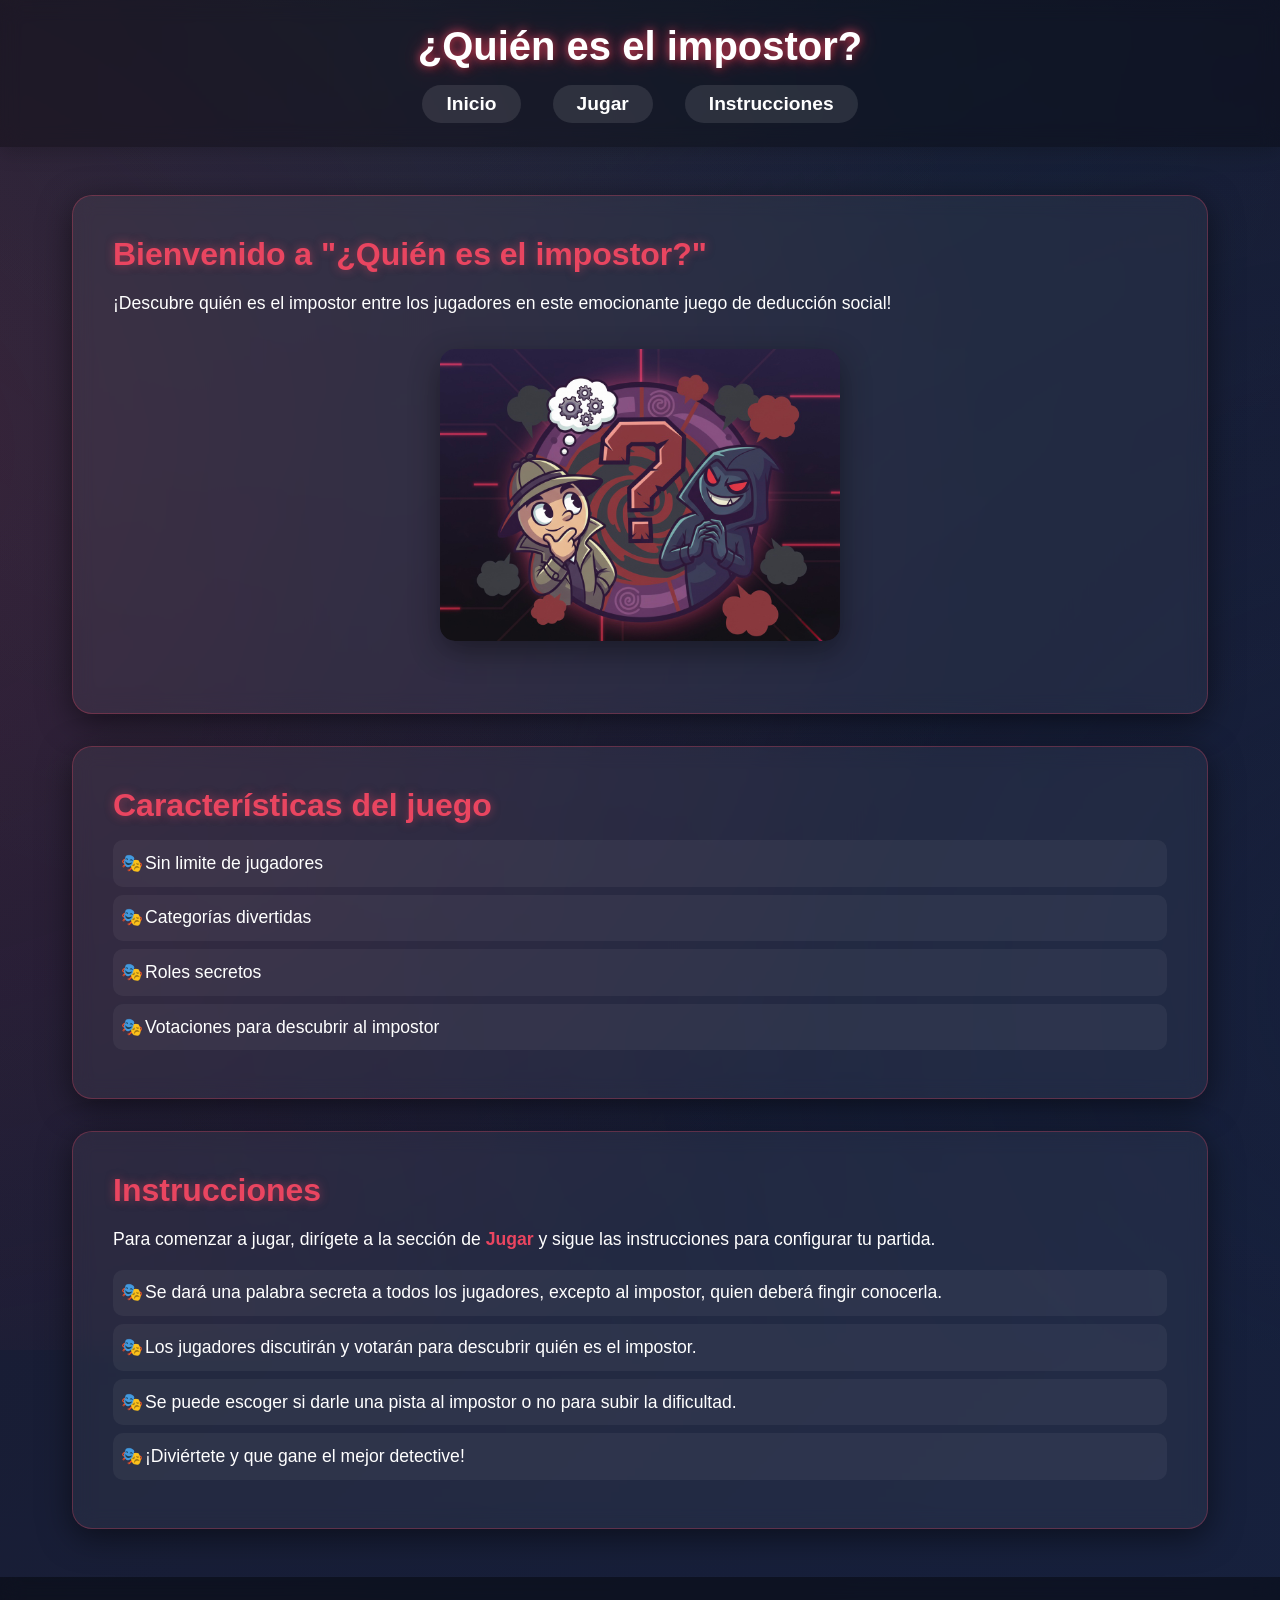
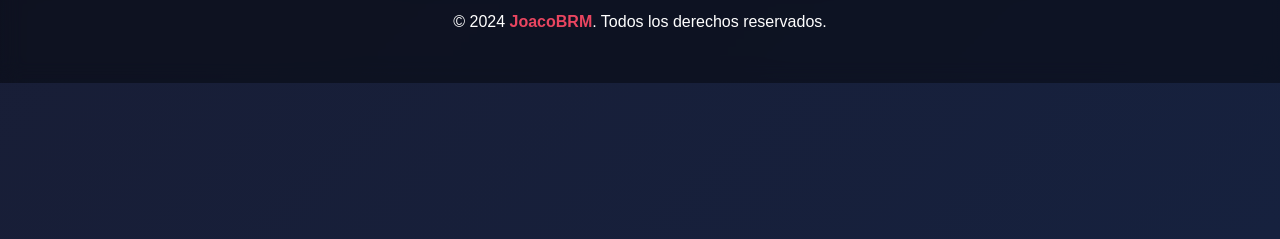
==== commit fb3d487a: "Logo..." ====
--- a/index.html
+++ b/index.html
@@ -8,6 +8,7 @@
         <meta name="apple-mobile-web-app-title" content="Impostor">
         <meta name="format-detection" content="telephone=no">
         <title>¿Quién es el impostor? - JoacoBRM</title>
+        <link rel="icon" type="image/png" href="assets/images/logo_impostor.jpg">
         <link rel="apple-touch-icon" href="assets/images/logo_impostor.jpg">
         <link rel="stylesheet" href="src/css/styles.css">
     </head>     
--- a/src/css/styles.css
+++ b/src/css/styles.css
@@ -132,7 +132,7 @@
 }
 
 section {
-    background: rgba(0, 0, 0, 0.4); 
+    background: rgba(255, 255, 255, 0.05);
     backdrop-filter: blur(10px);
     border-radius: 20px;
     padding: 2.5rem;
@@ -195,7 +195,7 @@
     font-size: 1.1rem;
     padding: 0.8rem;
     margin: 0.5rem 0;
-    background: rgba(255, 255, 255, 0.1);
+    background: rgba(255, 255, 255, 0.05);
     border-radius: 10px;
     transition: all 0.3s ease;
     position: relative;
@@ -209,7 +209,7 @@
 }
 
 section ul li:hover {
-    background: rgba(255, 255, 255, 0.25);
+    background: rgba(233, 69, 96, 0.15);
     transform: translateX(10px);
     padding-left: 2.5rem;
 }
@@ -221,7 +221,7 @@
     height: auto;
     margin: 1.5rem auto;
     border-radius: 15px;
-    box-shadow: 0 10px 30px rgba(255, 0, 0, 0.4);
+    box-shadow: 0 10px 30px rgba(0, 0, 0, 0.4);
     transition: transform 0.3s ease;
     object-fit: contain;
 }
@@ -381,13 +381,12 @@
 
 .config-section {
     /* NUEVO ESTILO DE VIDRIO OSCURO: */
-    background: rgba(0, 0, 0, 0.4); 
+    background: rgba(255, 255, 255, 0.05);
     backdrop-filter: blur(10px);
     border-radius: 20px;
     /* Borde sutil rojo neón: */
     border: 1px solid rgba(233, 69, 96, 0.3);
     box-shadow: 0 8px 32px rgba(0, 0, 0, 0.5);
-    border: 2px solid rgba(255, 255, 255, 0.2);
     overflow: hidden;
     padding: 2rem;
     margin-bottom: 2rem;
@@ -396,9 +395,9 @@
 
 .config-section h3 {
     font-size: 1.5rem;
-    color: #b01919;
+    color: #e94560;
     margin-bottom: 1.5rem;
-    text-shadow: 2px 2px 4px rgba(0, 0, 0, 0.5);
+    text-shadow: 0 0 10px rgba(233, 69, 96, 0.5);
 }
 
 .config-section label {
@@ -413,11 +412,10 @@
     width: 100%;
     padding: 1rem 1.5rem;
     font-size: 16px; /* Prevent zoom on iOS */
-    border: 2px solid rgba(255, 255, 255, 0.1);
-    background: rgba(0, 0, 0, 0.3) !important; /* Fondo negro transparente */
+    border: 2px solid rgba(233, 69, 96, 0.3);
+    background: rgba(255, 255, 255, 0.05) !important;
     color: #fff !important;
     border-radius: 10px;
-    color: #fff !important;
     transition: all 0.3s ease;
     outline: none;
     margin-bottom: 1.5rem;
@@ -469,10 +467,10 @@
     width: 40px;
     height: 40px;
     border-radius: 50%;
-    background: #000000 !important;
-    background-color: #ff3f62 !important;
+    background: #e94560 !important;
+    background-color: #e94560 !important;
     cursor: pointer;
-    box-shadow: 0 0 15px rgba(243, 71, 71, 0.5);
+    box-shadow: 0 0 15px rgba(233, 69, 96, 0.6);
     transition: all 0.3s ease;
     /* iOS touch target size */
     -webkit-tap-highlight-color: transparent;
@@ -481,7 +479,7 @@
 
 input[type="range"]::-webkit-slider-thumb:active {
     transform: scale(1.3);
-    box-shadow: 0 0 30px rgba(255, 19, 19, 0.9);
+    box-shadow: 0 0 30px rgba(233, 69, 96, 1);
 }
 
 input[type="range"]::-moz-range-thumb {
@@ -512,22 +510,22 @@
     text-align: center;
     font-size: 1.1rem;
     color: #ffffff;
-    background: rgba(255, 73, 73, 0.2);
+    background: rgba(233, 69, 96, 0.15);
     padding: 0.8rem 1.5rem;
     border-radius: 10px;
     margin: 1.5rem 0;
-    border: 2px solid rgba(255, 7, 7, 0.4);
+    border: 2px solid rgba(233, 69, 96, 0.4);
     font-weight: 500;
 }
 
 .config-section input::placeholder {
-    color: rgba(255, 255, 255, 0.6);
+    color: rgba(255, 255, 255, 0.4);
 }
 
 .config-section input:focus {
     border-color: #e94560;
-    background: rgba(0, 0, 0, 0.4) !important; 
-    box-shadow: 0 0 15px rgba(233, 69, 96, 0.4);
+    background: rgba(255, 255, 255, 0.08) !important;
+    box-shadow: 0 0 15px rgba(233, 69, 96, 0.6);
 }
 
 .nombre-input-group {
@@ -554,15 +552,16 @@
 .config-section button {
     padding: 1rem 2.5rem;
     font-size: 1.2rem;
-    background: rgba(233, 69, 96, 0.15) !important;
-    background-color: rgba(233, 69, 96, 0.15) !important;
+    background: #0f3460 !important;
+    background-color: #0f3460 !important;
     border: 2px solid #e94560;
     border-radius: 15px;
-    color: #fff !important;
+    color: #ffffff !important;
     font-weight: bold;
     cursor: pointer;
     transition: all 0.3s ease;
     margin: 0.5rem;
+    box-shadow: 0 0 10px rgba(233, 69, 96, 0.3);
     /* iOS button optimization */
     -webkit-tap-highlight-color: transparent;
     -webkit-appearance: none;
@@ -573,16 +572,16 @@
 }
 
 .config-section button:hover {
-    background: rgba(233, 69, 96, 0.8) !important;
-    background-color: rgba(233, 69, 96, 0.8) !important;
-    box-shadow: 0 0 20px rgba(233, 69, 96, 0.6);
+    background: #e94560 !important;
+    background-color: #e94560 !important;
+    box-shadow: 0 0 25px rgba(233, 69, 96, 0.8);
     transform: translateY(-3px) scale(1.05);
 }
 
 .config-section button:active {
     transform: scale(0.98);
-    background: rgba(233, 69, 96, 0.7) !important;
-    background-color: rgba(233, 69, 96, 0.7) !important;
+    background: #c93a4e !important;
+    background-color: #c93a4e !important;
 }
 
 .button-group {
@@ -594,20 +593,20 @@
 
 /* Botón secundario (Inicio) */
 .btn-secondary {
-    background: rgba(255, 107, 107, 0.3) !important;
-    background-color: rgba(255, 107, 107, 0.3) !important;
-    border-color: rgba(255, 107, 107, 0.5) !important;
+    background: rgba(255, 255, 255, 0.05) !important;
+    background-color: rgba(255, 255, 255, 0.05) !important;
+    border-color: rgba(255, 255, 255, 0.3) !important;
 }
 
 .btn-secondary:hover {
-    background: rgba(255, 107, 107, 0.6) !important;
-    background-color: rgba(255, 107, 107, 0.6) !important;
-    box-shadow: 0 8px 20px rgba(255, 107, 107, 0.4) !important;
+    background: rgba(255, 255, 255, 0.15) !important;
+    background-color: rgba(255, 255, 255, 0.15) !important;
+    box-shadow: 0 8px 20px rgba(255, 255, 255, 0.2) !important;
 }
 
 .btn-secondary:active {
-    background: rgba(255, 107, 107, 0.7) !important;
-    background-color: rgba(255, 107, 107, 0.7) !important;
+    background: rgba(255, 255, 255, 0.1) !important;
+    background-color: rgba(255, 255, 255, 0.1) !important;
 }
 
 .button-group button:first-child {
@@ -639,8 +638,8 @@
 }
 
 .tematica-card {
-    background: rgba(255, 255, 255, 0.1);
-    border: 3px solid rgba(255, 255, 255, 0.3);
+    background: rgba(255, 255, 255, 0.05);
+    border: 3px solid rgba(15, 52, 96, 0.5);
     border-radius: 15px;
     padding: 1.5rem 1rem;
     text-align: center;
@@ -659,8 +658,9 @@
 
 .tematica-card:hover {
     transform: translateY(-5px);
-    background: rgba(255, 255, 255, 0.15);
-    box-shadow: 0 8px 20px rgba(0, 0, 0, 0.3);
+    background: rgba(255, 255, 255, 0.08);
+    border-color: #e94560;
+    box-shadow: 0 8px 20px rgba(233, 69, 96, 0.3);
 }
 
 .tematica-card:active {
@@ -668,9 +668,9 @@
 }
 
 .tematica-card.selected {
-    background: rgba(255, 51, 51, 0.3);
-    border-color: #d43131;
-    box-shadow: 0 0 20px rgba(255, 0, 0, 0.5);
+    background: rgba(233, 69, 96, 0.2);
+    border-color: #e94560;
+    box-shadow: 0 0 25px rgba(233, 69, 96, 0.6);
 }
 
 .tematica-card.selected:active {
@@ -694,9 +694,10 @@
     top: 10px;
     right: 10px;
     font-size: 1.5rem;
-    color: #4ecdc4;
+    color: #e94560;
     opacity: 0;
     transition: opacity 0.3s ease;
+    text-shadow: 0 0 10px rgba(233, 69, 96, 0.8);
 }
 
 .tematica-card.selected .tematica-check {
@@ -726,16 +727,16 @@
     display: flex;
     align-items: center;
     justify-content: space-between;
-    background: rgba(255, 255, 255, 0.1);
+    background: rgba(255, 255, 255, 0.05);
     padding: 1.2rem 1.5rem;
     border-radius: 15px;
-    border: 2px solid rgba(255, 255, 255, 0.2);
+    border: 2px solid rgba(15, 52, 96, 0.5);
     transition: all 0.3s ease;
 }
 
 .toggle-container:hover {
-    background: rgba(255, 255, 255, 0.15);
-    border-color: rgba(255, 255, 255, 0.3);
+    background: rgba(255, 255, 255, 0.08);
+    border-color: #e94560;
 }
 
 .toggle-label {
@@ -784,10 +785,10 @@
 }
 
 .toggle-switch input[type="checkbox"]:checked + .toggle-slider {
-    background: #4ecdc4 !important;
-    background-color: #4ecdc4 !important;
-    border-color: #4ecdc4;
-    box-shadow: 0 0 15px rgba(78, 205, 196, 0.4);
+    background: #e94560 !important;
+    background-color: #e94560 !important;
+    border-color: #e94560;
+    box-shadow: 0 0 15px rgba(233, 69, 96, 0.6);
 }
 
 .toggle-switch input[type="checkbox"]:checked + .toggle-slider::before {
@@ -805,9 +806,9 @@
     padding: 1rem 2rem;
     font-size: 1.5rem;
     font-weight: bold;
-    background: rgba(255, 255, 255, 0.1) !important;
-    background-color: rgba(255, 255, 255, 0.1) !important;
-    border: 3px solid rgba(255, 255, 255, 0.3);
+    background: rgba(255, 255, 255, 0.05) !important;
+    background-color: rgba(255, 255, 255, 0.05) !important;
+    border: 3px solid #0f3460;
     border-radius: 15px;
     color: #fff !important;
     cursor: pointer;
@@ -822,9 +823,10 @@
 }
 
 .btn-impostor:hover {
-    background: rgba(255, 255, 255, 0.2);
+    background: rgba(15, 52, 96, 0.5) !important;
+    background-color: rgba(15, 52, 96, 0.5) !important;
     transform: translateY(-3px);
-    box-shadow: 0 5px 15px rgba(0, 0, 0, 0.3);
+    box-shadow: 0 5px 15px rgba(15, 52, 96, 0.5);
 }
 
 .btn-impostor:active {
@@ -832,10 +834,10 @@
 }
 
 .btn-impostor.active {
-    background: rgba(255, 107, 107, 0.5) !important;
-    background-color: rgba(255, 107, 107, 0.5) !important;
-    border-color: #ff6b6b;
-    box-shadow: 0 0 20px rgba(255, 107, 107, 0.5);
+    background: #e94560 !important;
+    background-color: #e94560 !important;
+    border-color: #e94560;
+    box-shadow: 0 0 25px rgba(233, 69, 96, 0.8);
     transform: scale(1.1);
 }
 
@@ -859,8 +861,8 @@
 .impostor-header {
     font-size: 2rem;
     font-weight: bold;
-    color: #ff0000;
-    text-shadow: 3px 3px 6px rgba(0, 0, 0, 0.7);
+    color: #e94560;
+    text-shadow: 0 0 20px rgba(233, 69, 96, 0.9);
     text-align: center;
 }
 
@@ -904,8 +906,8 @@
 .palabra-visible {
     font-size: 2.5rem;
     font-weight: bold;
-    color: #ff708a;
-    text-shadow: 3px 3px 6px rgba(0, 0, 0, 0.7);
+    color: #e94560;
+    text-shadow: 0 0 20px rgba(233, 69, 96, 0.8);
     text-align: center;
     padding: 1rem;
     animation: fadeIn 0.5s ease-out;
@@ -914,8 +916,8 @@
 .palabra-impostor {
     font-size: 2.5rem;
     font-weight: bold;
-    color: #ff0000;
-    text-shadow: 3px 3px 6px rgba(0, 0, 0, 0.7);
+    color: #e94560;
+    text-shadow: 0 0 25px rgba(233, 69, 96, 1);
     text-align: center;
     padding: 1rem;
     animation: fadeIn 0.5s ease-out;
@@ -1015,22 +1017,24 @@
 .lista-orden {
     width: 100%;
     max-width: 500px;
-    background: rgba(255, 255, 255, 0.1);
+    background: rgba(255, 255, 255, 0.05);
     border-radius: 15px;
     padding: 1.5rem;
     max-height: 300px;
     overflow-y: auto;
+    border: 1px solid rgba(233, 69, 96, 0.3);
 }
 
 .lista-orden h4 {
-    color: #ff4453;
+    color: #e94560;
     margin-bottom: 1rem;
     text-align: center;
     font-size: 1.3rem;
+    text-shadow: 0 0 10px rgba(233, 69, 96, 0.5);
 }
 
 .orden-item {
-    background: rgba(255, 255, 255, 0.1);
+    background: rgba(255, 255, 255, 0.05);
     padding: 1rem 1.5rem;
     margin: 0.5rem 0;
     border-radius: 10px;
@@ -1038,7 +1042,7 @@
     align-items: center;
     gap: 1rem;
     animation: slideInRight 0.3s ease-out;
-    border: 2px solid rgba(79, 0, 0, 0.3);
+    border: 2px solid rgba(15, 52, 96, 0.3);
 }
 
 @keyframes slideInRight {
@@ -1055,8 +1059,9 @@
 .orden-numero {
     font-size: 1.5rem;
     font-weight: bold;
-    color: #ff2b2b;
+    color: #e94560;
     min-width: 30px;
+    text-shadow: 0 0 8px rgba(233, 69, 96, 0.5);
 }
 
 .orden-nombre {
@@ -1073,14 +1078,15 @@
 
 .turno-numero {
     font-size: 1.3rem;
-    color: #ffd700;
+    color: #e94560;
     margin-bottom: 1.5rem;
     font-weight: 500;
+    text-shadow: 0 0 10px rgba(233, 69, 96, 0.6);
 }
 
 .turno-jugador {
-    background: rgba(255, 255, 255, 0.2);
-    border: 4px solid rgba(255, 215, 0, 0.5);
+    background: rgba(255, 255, 255, 0.05);
+    border: 4px solid #e94560;
     border-radius: 20px;
     padding: 2rem;
     margin: 1rem auto;
@@ -1091,32 +1097,34 @@
 
 @keyframes pulseGlow {
     0%, 100% {
-        box-shadow: 0 10px 40px rgba(0, 0, 0, 0.3), 0 0 20px rgba(255, 215, 0, 0.3);
+        box-shadow: 0 10px 40px rgba(0, 0, 0, 0.3), 0 0 20px rgba(233, 69, 96, 0.5);
     }
     50% {
-        box-shadow: 0 10px 40px rgba(0, 0, 0, 0.3), 0 0 40px rgba(255, 215, 0, 0.6);
+        box-shadow: 0 10px 40px rgba(0, 0, 0, 0.3), 0 0 40px rgba(233, 69, 96, 0.9);
     }
 }
 
 .turno-nombre {
     font-size: 3rem;
     font-weight: bold;
-    color: #ffd700;
-    text-shadow: 3px 3px 6px rgba(0, 0, 0, 0.7);
+    color: #e94560;
+    text-shadow: 0 0 25px rgba(233, 69, 96, 1), 3px 3px 6px rgba(0, 0, 0, 0.7);
 }
 
 .orden-completo {
     margin-top: 2rem;
-    background: rgba(255, 255, 255, 0.1);
+    background: rgba(255, 255, 255, 0.05);
     border-radius: 15px;
     padding: 1.5rem;
+    border: 1px solid rgba(233, 69, 96, 0.3);
 }
 
 .orden-completo h4 {
-    color: #ffd700;
+    color: #e94560;
     margin-bottom: 1rem;
     text-align: center;
     font-size: 1.2rem;
+    text-shadow: 0 0 10px rgba(233, 69, 96, 0.5);
 }
 
 .lista-participacion {
@@ -1128,7 +1136,7 @@
 }
 
 .participacion-item {
-    background: rgba(255, 255, 255, 0.1);
+    background: rgba(255, 255, 255, 0.05);
     padding: 0.8rem 1.2rem;
     border-radius: 10px;
     display: flex;
@@ -1139,17 +1147,18 @@
 }
 
 .participacion-item.activo {
-    background: rgba(78, 205, 196, 0.3);
-    border-color: #4ecdc4;
+    background: rgba(233, 69, 96, 0.2);
+    border-color: #e94560;
     transform: scale(1.05);
-    box-shadow: 0 0 20px rgba(78, 205, 196, 0.5);
+    box-shadow: 0 0 20px rgba(233, 69, 96, 0.6);
 }
 
 .participacion-numero {
     font-size: 1.2rem;
     font-weight: bold;
-    color: #4ecdc4;
+    color: #e94560;
     min-width: 25px;
+    text-shadow: 0 0 8px rgba(233, 69, 96, 0.5);
 }
 
 .participacion-nombre {
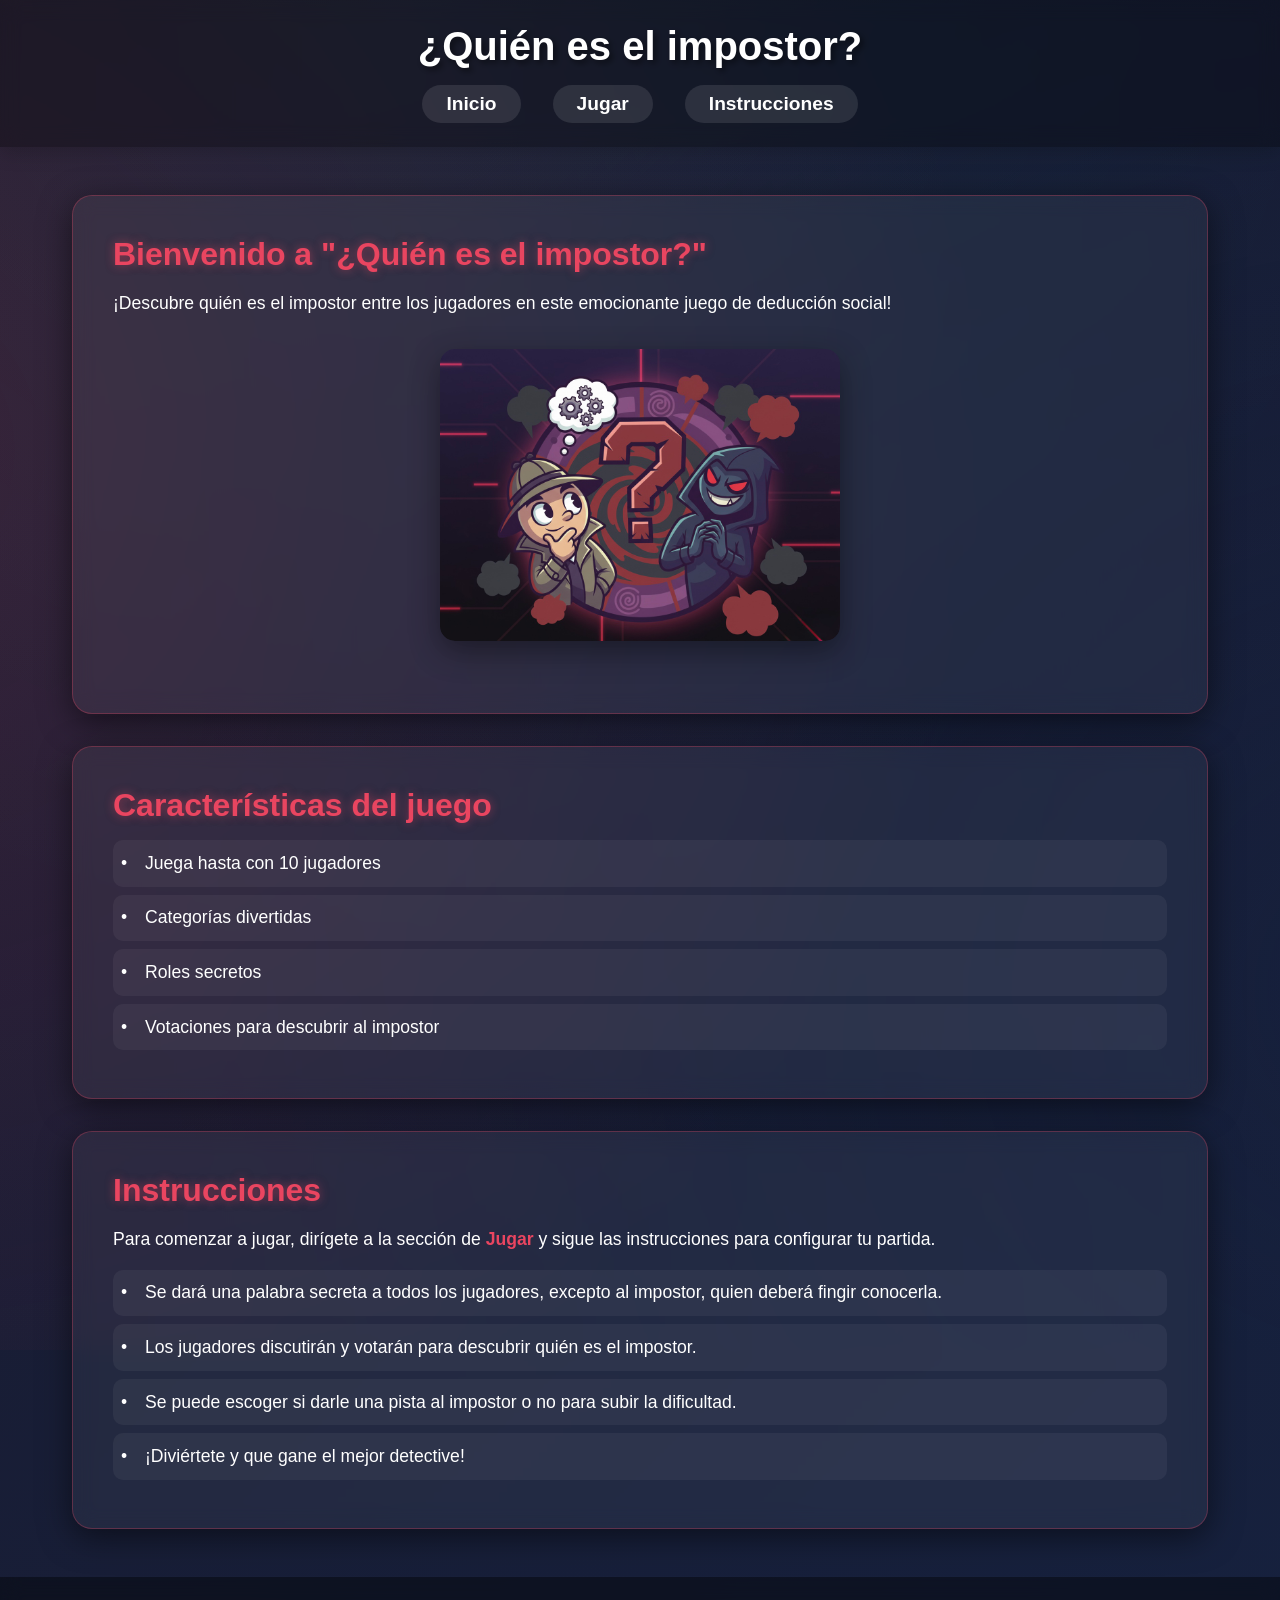
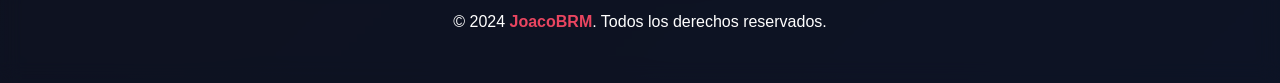
==== commit 51755b5f: "Cambios Funcionales" ====
--- a/index.html
+++ b/index.html
@@ -32,7 +32,7 @@
             <section>
                 <h2>Características del juego</h2>
                 <ul>
-                    <li>Sin limite de jugadores</li>
+                    <li>Juega hasta con 10 jugadores</li>
                     <li>Categorías divertidas</li>
                     <li>Roles secretos</li>
                     <li>Votaciones para descubrir al impostor</li>
--- a/src/css/styles.css
+++ b/src/css/styles.css
@@ -203,7 +203,7 @@
 }
 
 section ul li::before {
-    content: '🎭';
+    content: '•';
     position: absolute;
     left: 0.5rem;
 }
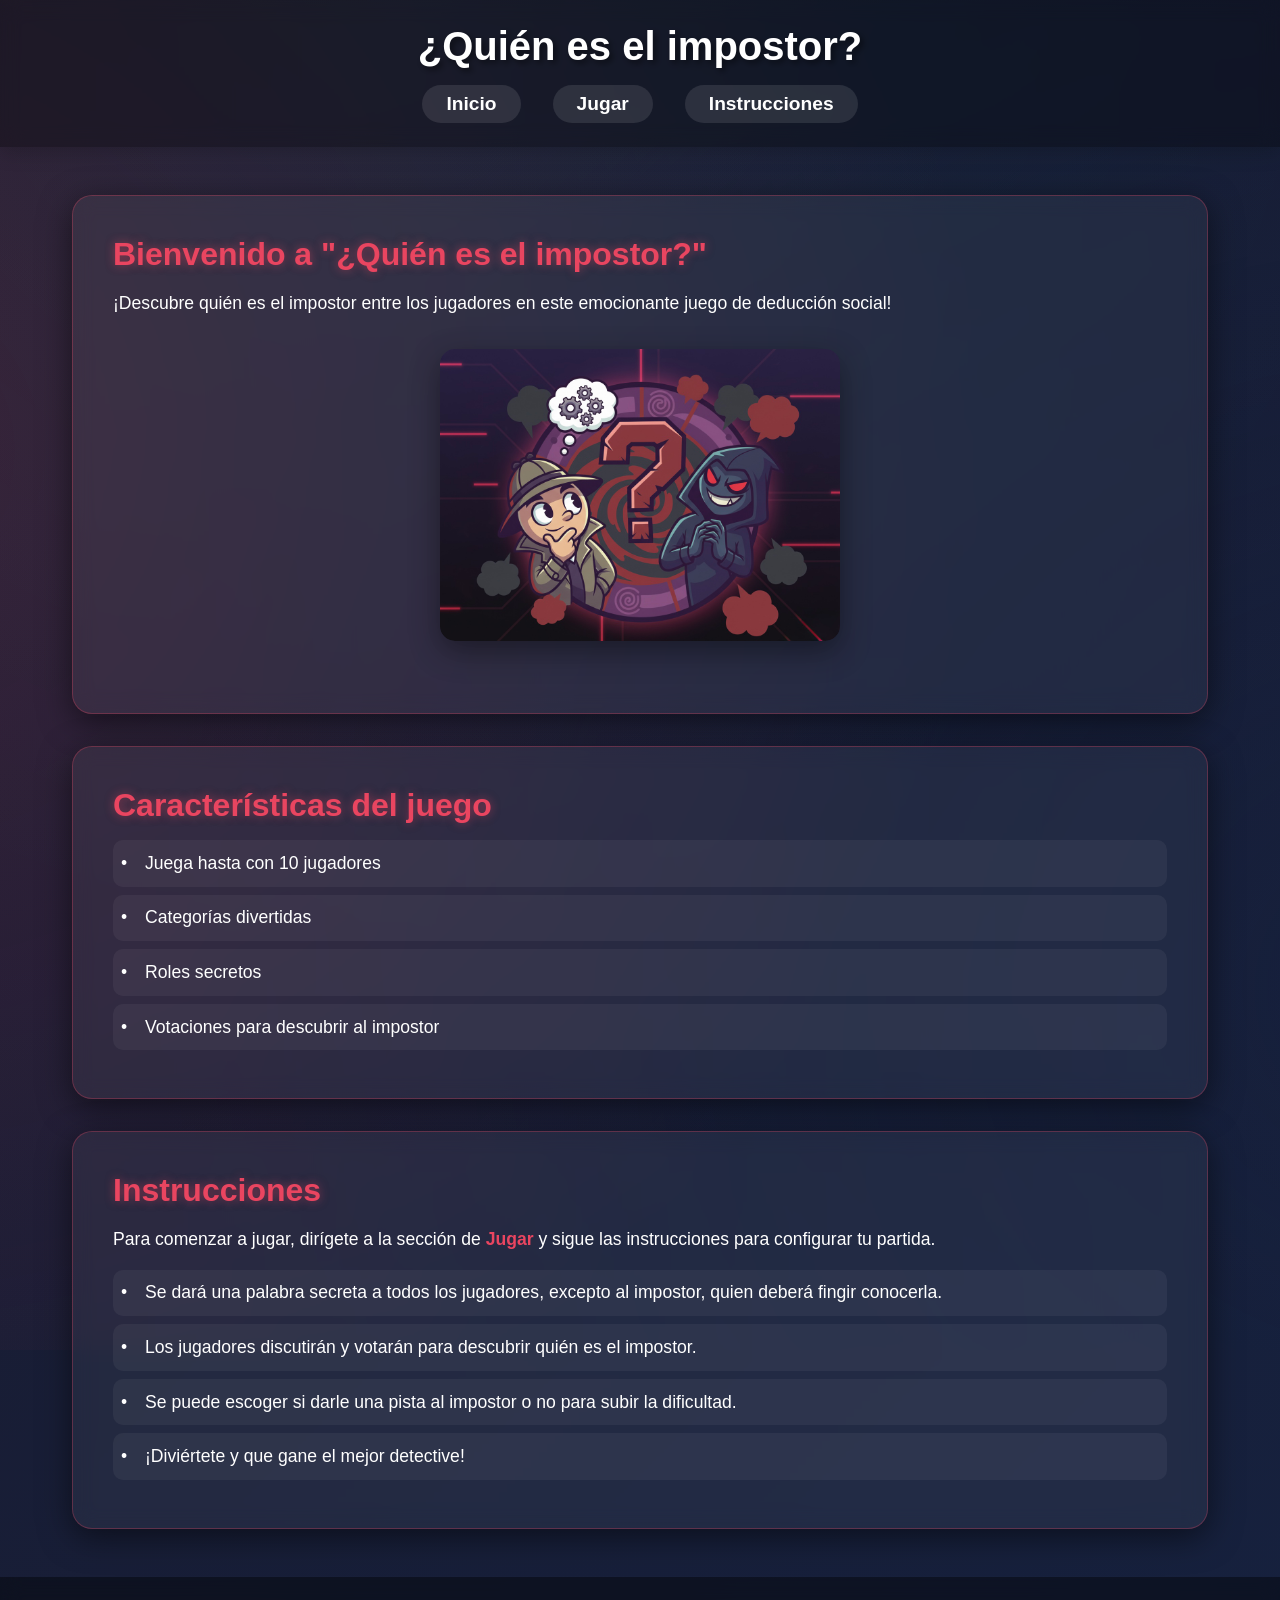
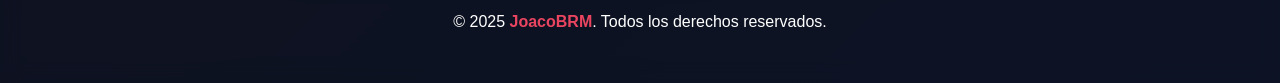
==== commit 1bf47dd9: "Actualizar index.html" ====
--- a/index.html
+++ b/index.html
@@ -10,7 +10,10 @@
         <title>¿Quién es el impostor? - JoacoBRM</title>
         <link rel="icon" type="image/png" href="assets/images/logo_impostor.jpg">
         <link rel="apple-touch-icon" href="assets/images/logo_impostor.jpg">
-        <link rel="stylesheet" href="src/css/styles.css">
+        <link rel="stylesheet" href="src/css/base.css">
+        <link rel="stylesheet" href="src/css/layout.css">
+        <link rel="stylesheet" href="src/css/components.css">
+        <link rel="stylesheet" href="src/css/animations.css">
     </head>     
     <body>
         <header>
@@ -50,7 +53,7 @@
             </section>
         </main>
         <footer>
-            <p>&copy; 2024 <a href="https://github.com/JoacoBRM" target="_blank">JoacoBRM</a>. Todos los derechos reservados.</p>
+            <p>&copy; 2025 <a href="https://github.com/JoacoBRM" target="_blank">JoacoBRM</a>. Todos los derechos reservados.</p>
         </footer>
         <script src="src/js/animations.js"></script>
     </body>
--- a/src/css/base.css
+++ b/src/css/base.css
@@ -0,0 +1,155 @@
+/* Estilos base y reset */
+html {
+    scroll-behavior: smooth;
+    /* iOS optimizations */
+    -webkit-text-size-adjust: 100%;
+    -webkit-tap-highlight-color: transparent;
+}
+
+* {
+    margin: 0;
+    padding: 0;
+    box-sizing: border-box;
+    /* iOS touch optimization */
+    -webkit-touch-callout: none;
+}
+
+body {
+    font-family: -apple-system, BlinkMacSystemFont, 'Segoe UI', Tahoma, Geneva, Verdana, sans-serif;
+    background: linear-gradient(135deg, #1a1a2e 0%, #16213e 100%);
+    color: #fff;
+    min-height: 100vh;
+    min-height: -webkit-fill-available;
+    position: relative;
+    overflow-x: hidden;
+    /* iOS safe area */
+    padding-top: env(safe-area-inset-top);
+    padding-bottom: env(safe-area-inset-bottom);
+    padding-left: env(safe-area-inset-left);
+    padding-right: env(safe-area-inset-right);
+}
+
+/* Tipografía base */
+h2 {
+    font-size: 2rem;
+    margin-bottom: 1rem;
+    color: #e94560;
+    text-shadow: 0 0 10px rgba(233, 69, 96, 0.5);
+}
+
+p {
+    font-size: 1.1rem;
+    line-height: 1.6;
+    margin-bottom: 1rem;
+}
+
+ul {
+    list-style: none;
+    padding-left: 0;
+}
+
+a {
+    color: #e94560;
+    text-decoration: none;
+    font-weight: bold;
+    transition: all 0.3s ease;
+    position: relative;
+}
+
+a::after {
+    content: '';
+    position: absolute;
+    bottom: -2px;
+    left: 0;
+    width: 0;
+    height: 2px;
+    background: #ff0000;
+    transition: width 0.3s ease;
+}
+
+a:hover::after {
+    width: 100%;
+}
+
+a:hover {
+    color: #ff6b6b;
+    text-shadow: 0 0 15px rgba(233, 69, 96, 0.8);
+}
+
+img {
+    display: block;
+    max-width: 100%;
+    width: 100%;
+    height: auto;
+    margin: 1.5rem auto;
+    border-radius: 15px;
+    box-shadow: 0 10px 30px rgba(0, 0, 0, 0.4);
+    transition: transform 0.3s ease;
+    object-fit: contain;
+}
+
+@media (min-width: 500px) {
+    img {
+        max-width: 400px;
+        width: auto;
+        margin: 2rem auto;
+    }
+}
+
+@media (hover: hover) {
+    img:hover {
+        transform: scale(1.05) rotate(2deg);
+    }
+}
+
+/* Responsive */
+@media (max-width: 768px) {
+    h2 {
+        font-size: 1.5rem;
+        word-wrap: break-word;
+    }
+}
+
+/* iOS specific optimizations */
+@supports (-webkit-touch-callout: none) {
+    /* Smooth scrolling for iOS */
+    body {
+        -webkit-overflow-scrolling: touch;
+    }
+    
+    #nombresContainer,
+    .tematicas-grid {
+        -webkit-overflow-scrolling: touch;
+    }
+    
+    /* Better button press states */
+    button,
+    .btn-impostor,
+    .tematica-card {
+        -webkit-user-select: none;
+        user-select: none;
+    }
+    
+    /* Force WebKit to respect our styles */
+    input,
+    button,
+    select,
+    textarea {
+        -webkit-appearance: none !important;
+        appearance: none !important;
+    }
+    
+    /* Fix background colors in Safari iOS */
+    input[type="text"],
+    input[type="number"] {
+        background-clip: padding-box !important;
+        -webkit-background-clip: padding-box !important;
+    }
+}
+
+/* PWA support */
+@media all and (display-mode: standalone) {
+    body {
+        padding-top: calc(env(safe-area-inset-top) + 20px);
+    }
+}
--- a/src/css/layout.css
+++ b/src/css/layout.css
@@ -0,0 +1,141 @@
+/* Layout y estructura */
+header {
+    background: rgba(0, 0, 0, 0.3);
+    backdrop-filter: blur(10px);
+    padding: 1.5rem 2rem;
+    box-shadow: 0 4px 20px rgba(0, 0, 0, 0.2);
+    position: sticky;
+    top: 0;
+    z-index: 100;
+}
+
+header h1 {
+    text-align: center;
+    font-size: 2.5rem;
+    margin-bottom: 1rem;
+    text-shadow: 3px 3px 6px rgba(0, 0, 0, 0.5);
+}
+
+nav ul {
+    list-style: none;
+    display: flex;
+    justify-content: center;
+    gap: 2rem;
+}
+
+nav ul li a {
+    color: #fff;
+    text-decoration: none;
+    font-size: 1.2rem;
+    padding: 0.5rem 1.5rem;
+    border-radius: 25px;
+    background: rgba(255, 255, 255, 0.1);
+    transition: all 0.3s ease;
+    display: inline-block;
+}
+
+nav ul li a:hover {
+    background: rgba(255, 255, 255, 0.3);
+    transform: translateY(-3px) scale(1.1);
+    box-shadow: 0 5px 15px rgba(0, 0, 0, 0.3);
+}
+
+main {
+    max-width: 1200px;
+    margin: 3rem auto;
+    padding: 0 1rem;
+}
+
+@media (min-width: 768px) {
+    main {
+        padding: 0 2rem;
+    }
+}
+
+section {
+    background: rgba(255, 255, 255, 0.05);
+    backdrop-filter: blur(10px);
+    border-radius: 20px;
+    padding: 2.5rem;
+    margin-bottom: 2rem;
+    border: 1px solid rgba(233, 69, 96, 0.3);
+    box-shadow: 0 8px 32px rgba(0, 0, 0, 0.5);
+    transition: transform 0.3s ease;
+    overflow: hidden;
+}
+
+section:hover {
+    transform: translateY(-5px);
+    box-shadow: 0 12px 40px rgba(0, 0, 0, 0.3);
+}
+
+section ul li {
+    font-size: 1.1rem;
+    padding: 0.8rem;
+    margin: 0.5rem 0;
+    background: rgba(255, 255, 255, 0.05);
+    border-radius: 10px;
+    transition: all 0.3s ease;
+    position: relative;
+    padding-left: 2rem;
+}
+
+section ul li::before {
+    content: '•';
+    position: absolute;
+    left: 0.5rem;
+}
+
+section ul li:hover {
+    background: rgba(233, 69, 96, 0.15);
+    transform: translateX(10px);
+    padding-left: 2.5rem;
+}
+
+footer {
+    text-align: center;
+    padding: 2rem;
+    background: rgba(0, 0, 0, 0.4);
+    backdrop-filter: blur(10px);
+    margin-top: 3rem;
+}
+
+footer p {
+    font-size: 1rem;
+}
+
+.container {
+    max-width: 900px;
+    margin: 3rem auto;
+    padding: 0 2rem;
+}
+
+/* Responsive */
+@media (max-width: 768px) {
+    header h1 {
+        font-size: 1.8rem;
+        padding: 0 1rem;
+    }
+    
+    nav ul {
+        flex-wrap: wrap;
+        gap: 0.5rem;
+        padding: 0 0.5rem;
+    }
+    
+    nav ul li a {
+        font-size: 1rem;
+        padding: 0.4rem 1rem;
+    }
+    
+    section {
+        padding: 1.5rem 1rem;
+        margin-bottom: 1.5rem;
+        border-radius: 15px;
+    }
+
+    .container {
+        padding: 0 0.75rem;
+        margin: 2rem auto;
+    }
+}
--- a/src/css/components.css
+++ b/src/css/components.css
@@ -0,0 +1,995 @@
+/* ===== CONFIGURACIÓN DEL JUEGO ===== */
+.paso-config {
+    display: none;
+}
+
+.paso-config.active {
+    display: block;
+}
+
+.config-section {
+    background: rgba(255, 255, 255, 0.05);
+    backdrop-filter: blur(10px);
+    border-radius: 20px;
+    border: 1px solid rgba(233, 69, 96, 0.3);
+    box-shadow: 0 8px 32px rgba(0, 0, 0, 0.5);
+    overflow: hidden;
+    padding: 2rem;
+    margin-bottom: 2rem;
+    transition: transform 0.3s ease;
+}
+
+.config-section h3 {
+    font-size: 1.5rem;
+    color: #e94560;
+    margin-bottom: 1.5rem;
+    text-shadow: 0 0 10px rgba(233, 69, 96, 0.5);
+}
+
+.config-section label {
+    display: block;
+    font-size: 1.2rem;
+    margin-bottom: 0.5rem;
+    color: #fff;
+}
+
+.config-extra {
+    margin-top: 2rem;
+    padding-top: 2rem;
+    border-top: 2px solid rgba(255, 255, 255, 0.2);
+}
+
+.config-option {
+    margin-bottom: 2rem;
+}
+
+.config-option > label {
+    display: block;
+    font-size: 1.2rem;
+    color: #fff;
+    margin-bottom: 1rem;
+}
+
+#players-container {
+    display: flex;
+    flex-direction: column;
+    gap: 1rem;
+    margin: 2rem 0;
+}
+
+/* ===== FORMULARIOS Y CONTROLES ===== */
+.player-input-group {
+    display: flex;
+    gap: 1rem;
+    align-items: center;
+}
+
+.player-input {
+    flex: 1;
+    padding: 1rem 1.5rem;
+    font-size: 1.1rem;
+    border: 2px solid rgba(255, 255, 255, 0.3);
+    border-radius: 10px;
+    background: rgba(255, 255, 255, 0.1);
+    color: #fff;
+    transition: all 0.3s ease;
+    outline: none;
+}
+
+.player-input::placeholder {
+    color: rgba(255, 255, 255, 0.6);
+}
+
+.player-input:focus {
+    border-color: #ffd700;
+    background: rgba(255, 255, 255, 0.15);
+    box-shadow: 0 0 15px rgba(255, 215, 0, 0.3);
+    transform: scale(1.02);
+}
+
+.config-section input[type="number"],
+.config-section input[type="text"] {
+    width: 100%;
+    padding: 1rem 1.5rem;
+    font-size: 16px;
+    border: 2px solid rgba(233, 69, 96, 0.3);
+    background: rgba(255, 255, 255, 0.05) !important;
+    color: #fff !important;
+    border-radius: 10px;
+    transition: all 0.3s ease;
+    outline: none;
+    margin-bottom: 1.5rem;
+    -webkit-appearance: none;
+    appearance: none;
+    -webkit-tap-highlight-color: transparent;
+}
+
+.config-section input[type="number"]:focus,
+.config-section input[type="text"]:focus {
+    border-color: #e94560;
+    background: rgba(255, 255, 255, 0.08) !important;
+    box-shadow: 0 0 15px rgba(233, 69, 96, 0.6);
+}
+
+.config-section input::placeholder {
+    color: rgba(255, 255, 255, 0.4);
+}
+
+.nombre-input-group {
+    margin-bottom: 1rem;
+}
+
+.nombre-input-group label {
+    font-size: 1rem;
+    margin-bottom: 0.3rem;
+}
+
+.nombre-input-group input {
+    margin-bottom: 0;
+}
+
+#nombresContainer {
+    max-height: 400px;
+    overflow-y: auto;
+    margin-bottom: 1.5rem;
+    padding-right: 0.5rem;
+}
+
+/* ===== SLIDER ===== */
+.slider-container {
+    margin: 2rem 0;
+    padding: 1rem;
+}
+
+.slider-value {
+    display: block;
+    text-align: center;
+    font-size: 3rem;
+    font-weight: bold;
+    color: #e94560;
+    text-shadow: 0 0 10px rgba(81, 81, 81, 0.5);
+    margin-bottom: 1.5rem;
+}
+
+input[type="range"] {
+    -webkit-appearance: none;
+    appearance: none;
+    width: 100%;
+    height: 10px;
+    border-radius: 5px;
+    background: rgba(0, 0, 0, 0.5);
+    outline: none;
+    margin-bottom: 1rem;
+    touch-action: none;
+}
+
+input[type="range"]::-webkit-slider-thumb {
+    -webkit-appearance: none;
+    appearance: none;
+    width: 40px;
+    height: 40px;
+    border-radius: 50%;
+    background: #e94560 !important;
+    background-color: #e94560 !important;
+    cursor: pointer;
+    box-shadow: 0 0 15px rgba(233, 69, 96, 0.6);
+    transition: all 0.3s ease;
+    -webkit-tap-highlight-color: transparent;
+    border: none;
+}
+
+input[type="range"]::-webkit-slider-thumb:active {
+    transform: scale(1.3);
+    box-shadow: 0 0 30px rgba(233, 69, 96, 1);
+}
+
+input[type="range"]::-moz-range-thumb {
+    width: 30px;
+    height: 30px;
+    border-radius: 50%;
+    background: #ffffff;
+    cursor: pointer;
+    border: none;
+    box-shadow: 0 0 15px rgba(255, 255, 255, 0.5);
+    transition: all 0.3s ease;
+}
+
+input[type="range"]::-moz-range-thumb:hover {
+    transform: scale(1.2);
+    box-shadow: 0 0 25px rgba(255, 255, 255, 0.8);
+}
+
+.slider-labels {
+    display: flex;
+    justify-content: space-between;
+    color: rgba(255, 255, 255, 0.8);
+    font-size: 0.9rem;
+    padding: 0 0.5rem;
+}
+
+.info-impostores {
+    text-align: center;
+    font-size: 1.1rem;
+    color: #ffffff;
+    background: rgba(233, 69, 96, 0.15);
+    padding: 0.8rem 1.5rem;
+    border-radius: 10px;
+    margin: 1.5rem 0;
+    border: 2px solid rgba(233, 69, 96, 0.4);
+    font-weight: 500;
+}
+
+/* ===== TOGGLE SWITCH ===== */
+.toggle-container {
+    display: flex;
+    align-items: center;
+    justify-content: space-between;
+    background: rgba(255, 255, 255, 0.05);
+    padding: 1.2rem 1.5rem;
+    border-radius: 15px;
+    border: 2px solid rgba(15, 52, 96, 0.5);
+    transition: all 0.3s ease;
+}
+
+.toggle-container:hover {
+    background: rgba(255, 255, 255, 0.08);
+    border-color: #e94560;
+}
+
+.toggle-label {
+    font-size: 1.2rem;
+    color: #fff;
+    font-weight: 500;
+}
+
+.toggle-switch {
+    position: relative;
+    display: inline-block;
+    cursor: pointer;
+    user-select: none;
+}
+
+.toggle-switch input[type="checkbox"] {
+    position: absolute;
+    opacity: 0;
+    width: 0;
+    height: 0;
+}
+
+.toggle-slider {
+    position: relative;
+    display: block;
+    width: 60px;
+    height: 30px;
+    background: rgba(255, 255, 255, 0.2) !important;
+    background-color: rgba(255, 255, 255, 0.2) !important;
+    border-radius: 30px;
+    transition: all 0.3s ease;
+    border: 2px solid rgba(255, 255, 255, 0.3);
+}
+
+.toggle-slider::before {
+    content: '';
+    position: absolute;
+    width: 22px;
+    height: 22px;
+    left: 2px;
+    top: 2px;
+    background: #fff;
+    border-radius: 50%;
+    transition: all 0.3s ease;
+    box-shadow: 0 2px 5px rgba(0, 0, 0, 0.3);
+}
+
+.toggle-switch input[type="checkbox"]:checked + .toggle-slider {
+    background: #e94560 !important;
+    background-color: #e94560 !important;
+    border-color: #e94560;
+    box-shadow: 0 0 15px rgba(233, 69, 96, 0.6);
+}
+
+.toggle-switch input[type="checkbox"]:checked + .toggle-slider::before {
+    transform: translateX(30px);
+}
+
+/* ===== BOTONES ===== */
+.btn-remove {
+    padding: 0.8rem 1.2rem;
+    font-size: 1.3rem;
+    background: rgba(255, 107, 107, 0.3);
+    border: 2px solid rgba(255, 107, 107, 0.5);
+    border-radius: 10px;
+    color: #fff;
+    cursor: pointer;
+    transition: all 0.3s ease;
+}
+
+.btn-remove:hover {
+    background: rgba(255, 107, 107, 0.6);
+    transform: scale(1.1) rotate(-10deg);
+    box-shadow: 0 5px 15px rgba(255, 107, 107, 0.4);
+}
+
+.actions-container {
+    display: flex;
+    justify-content: center;
+    margin-top: 2rem;
+}
+
+.btn-add {
+    padding: 1rem 2rem;
+    font-size: 1.2rem;
+    background: rgba(78, 205, 196, 0.3);
+    border: 2px solid rgba(78, 205, 196, 0.5);
+    border-radius: 15px;
+    color: #fff;
+    font-weight: bold;
+    cursor: pointer;
+    transition: all 0.3s ease;
+}
+
+.btn-add:hover {
+    background: rgba(78, 205, 196, 0.6);
+    transform: translateY(-3px) scale(1.05);
+    box-shadow: 0 8px 20px rgba(78, 205, 196, 0.4);
+}
+
+.btn-add:active {
+    transform: translateY(-1px) scale(1.02);
+}
+
+.config-section button {
+    padding: 1rem 2.5rem;
+    font-size: 1.2rem;
+    background: #0f3460 !important;
+    background-color: #0f3460 !important;
+    border: 2px solid #e94560;
+    border-radius: 15px;
+    color: #ffffff !important;
+    font-weight: bold;
+    cursor: pointer;
+    transition: all 0.3s ease;
+    margin: 0.5rem;
+    box-shadow: 0 0 10px rgba(233, 69, 96, 0.3);
+    -webkit-tap-highlight-color: transparent;
+    -webkit-appearance: none;
+    appearance: none;
+    touch-action: manipulation;
+    min-height: 44px;
+    min-width: 44px;
+}
+
+.config-section button:hover {
+    background: #e94560 !important;
+    background-color: #e94560 !important;
+    box-shadow: 0 0 25px rgba(233, 69, 96, 0.8);
+    transform: translateY(-3px) scale(1.05);
+}
+
+.config-section button:active {
+    transform: scale(0.98);
+    background: #c93a4e !important;
+    background-color: #c93a4e !important;
+}
+
+.button-group {
+    display: flex;
+    justify-content: center;
+    gap: 1rem;
+    flex-wrap: wrap;
+}
+
+.btn-secondary {
+    background: rgba(255, 255, 255, 0.05) !important;
+    background-color: rgba(255, 255, 255, 0.05) !important;
+    border-color: rgba(255, 255, 255, 0.3) !important;
+}
+
+.btn-secondary:hover {
+    background: rgba(255, 255, 255, 0.15) !important;
+    background-color: rgba(255, 255, 255, 0.15) !important;
+    box-shadow: 0 8px 20px rgba(255, 255, 255, 0.2) !important;
+}
+
+.btn-secondary:active {
+    background: rgba(255, 255, 255, 0.1) !important;
+    background-color: rgba(255, 255, 255, 0.1) !important;
+}
+
+.button-group button:first-child {
+    background: rgba(255, 107, 107, 0.3);
+    border-color: rgba(255, 107, 107, 0.5);
+}
+
+.button-group button:first-child:hover {
+    background: rgba(255, 107, 107, 0.6);
+    box-shadow: 0 8px 20px rgba(255, 107, 107, 0.4);
+}
+
+.botones-impostores {
+    display: flex;
+    gap: 1rem;
+    justify-content: center;
+}
+
+.btn-impostor {
+    padding: 1rem 2rem;
+    font-size: 1.5rem;
+    font-weight: bold;
+    background: rgba(255, 255, 255, 0.05) !important;
+    background-color: rgba(255, 255, 255, 0.05) !important;
+    border: 3px solid #0f3460;
+    border-radius: 15px;
+    color: #fff !important;
+    cursor: pointer;
+    transition: all 0.3s ease;
+    min-width: 70px;
+    min-height: 44px;
+    -webkit-tap-highlight-color: transparent;
+    -webkit-appearance: none;
+    appearance: none;
+    touch-action: manipulation;
+}
+
+.btn-impostor:hover {
+    background: rgba(15, 52, 96, 0.5) !important;
+    background-color: rgba(15, 52, 96, 0.5) !important;
+    transform: translateY(-3px);
+    box-shadow: 0 5px 15px rgba(15, 52, 96, 0.5);
+}
+
+.btn-impostor:active {
+    transform: scale(0.95);
+}
+
+.btn-impostor.active {
+    background: #e94560 !important;
+    background-color: #e94560 !important;
+    border-color: #e94560;
+    box-shadow: 0 0 25px rgba(233, 69, 96, 0.8);
+    transform: scale(1.1);
+}
+
+.btn-impostor.active:hover {
+    transform: translateY(-3px) scale(1.1);
+}
+
+.btn-impostor.active:active {
+    transform: scale(1.05);
+}
+
+#btnMostrar {
+    display: flex;
+    align-items: center;
+    gap: 0.5rem;
+    justify-content: center;
+}
+
+#iconoOjo {
+    font-size: 1.5rem;
+}
+
+/* ===== TEMÁTICAS ===== */
+.tematicas-instruccion {
+    text-align: center;
+    font-size: 1.1rem;
+    margin-bottom: 2rem;
+    color: rgba(255, 255, 255, 0.9);
+}
+
+.tematicas-grid {
+    display: grid;
+    grid-template-columns: repeat(auto-fill, minmax(150px, 1fr));
+    gap: 1.5rem;
+    margin-bottom: 2rem;
+    max-height: 400px;
+    overflow-y: auto;
+    padding: 0.5rem;
+}
+
+.tematica-card {
+    background: rgba(255, 255, 255, 0.05);
+    border: 3px solid rgba(15, 52, 96, 0.5);
+    border-radius: 15px;
+    padding: 1.5rem 1rem;
+    text-align: center;
+    cursor: pointer;
+    transition: all 0.3s ease;
+    position: relative;
+    min-height: 150px;
+    display: flex;
+    flex-direction: column;
+    justify-content: center;
+    align-items: center;
+    -webkit-tap-highlight-color: transparent;
+    touch-action: manipulation;
+}
+
+.tematica-card:hover {
+    transform: translateY(-5px);
+    background: rgba(255, 255, 255, 0.08);
+    border-color: #e94560;
+    box-shadow: 0 8px 20px rgba(233, 69, 96, 0.3);
+}
+
+.tematica-card:active {
+    transform: scale(0.98);
+}
+
+.tematica-card.selected {
+    background: rgba(233, 69, 96, 0.2);
+    border-color: #e94560;
+    box-shadow: 0 0 25px rgba(233, 69, 96, 0.6);
+}
+
+.tematica-card.selected:active {
+    transform: scale(0.98);
+}
+
+.tematica-emoji {
+    font-size: 3rem;
+    margin-bottom: 0.5rem;
+}
+
+.tematica-nombre {
+    font-size: 1.1rem;
+    font-weight: bold;
+    color: #fff;
+    text-shadow: 1px 1px 3px rgba(0, 0, 0, 0.5);
+}
+
+.tematica-check {
+    position: absolute;
+    top: 10px;
+    right: 10px;
+    font-size: 1.5rem;
+    color: #e94560;
+    opacity: 0;
+    transition: opacity 0.3s ease;
+    text-shadow: 0 0 10px rgba(233, 69, 96, 0.8);
+}
+
+.tematica-card.selected .tematica-check {
+    opacity: 1;
+}
+
+/* ===== REVELACIÓN DE PALABRAS ===== */
+.reveal-section {
+    display: flex;
+    flex-direction: column;
+    align-items: center;
+    gap: 2rem;
+}
+
+.palabra-card {
+    width: 100%;
+    max-width: 400px;
+    height: 250px;
+    background: rgba(255, 255, 255, 0.2);
+    border: 4px solid rgba(255, 255, 255, 0.4);
+    border-radius: 20px;
+    display: flex;
+    justify-content: center;
+    align-items: center;
+    box-shadow: 0 10px 40px rgba(0, 0, 0, 0.3);
+    transition: all 0.3s ease;
+}
+
+.palabra-oculta {
+    font-size: 8rem;
+    color: rgba(255, 255, 255, 0.5);
+    text-shadow: 2px 2px 8px rgba(0, 0, 0, 0.5);
+}
+
+.palabra-visible {
+    font-size: 2.5rem;
+    font-weight: bold;
+    color: #e94560;
+    text-shadow: 0 0 20px rgba(233, 69, 96, 0.8);
+    text-align: center;
+    padding: 1rem;
+}
+
+.palabra-impostor {
+    font-size: 2.5rem;
+    font-weight: bold;
+    color: #e94560;
+    text-shadow: 0 0 25px rgba(233, 69, 96, 1);
+    text-align: center;
+    padding: 1rem;
+}
+
+.palabra-impostor-con-pista {
+    display: flex;
+    flex-direction: column;
+    gap: 1rem;
+    padding: 1.5rem;
+}
+
+.impostor-header {
+    font-size: 2rem;
+    font-weight: bold;
+    color: #e94560;
+    text-shadow: 0 0 20px rgba(233, 69, 96, 0.9);
+    text-align: center;
+}
+
+.pista-texto {
+    font-size: 1.3rem;
+    color: #ffffff;
+    text-shadow: 2px 2px 4px rgba(0, 0, 0, 0.7);
+    text-align: center;
+    line-height: 1.6;
+}
+
+/* ===== RULETA ===== */
+.ruleta-container {
+    display: flex;
+    flex-direction: column;
+    align-items: center;
+    gap: 2rem;
+    margin: 2rem 0;
+}
+
+.ruleta-display {
+    position: relative;
+    width: 100%;
+    max-width: 400px;
+    height: 250px;
+    background: rgba(255, 255, 255, 0.2);
+    border: 4px solid rgba(255, 255, 255, 0.4);
+    border-radius: 20px;
+    display: flex;
+    flex-direction: column;
+    justify-content: center;
+    align-items: center;
+    box-shadow: 0 10px 40px rgba(0, 0, 0, 0.3);
+    overflow: hidden;
+}
+
+.ruleta-flecha {
+    position: absolute;
+    top: -20px;
+    font-size: 3rem;
+    color: #ff2340;
+    text-shadow: 2px 2px 8px rgba(0, 0, 0, 0.7);
+}
+
+.ruleta-nombre {
+    font-size: 3rem;
+    font-weight: bold;
+    color: #fff;
+    text-shadow: 3px 3px 6px rgba(0, 0, 0, 0.7);
+    transition: all 0.3s ease;
+}
+
+.ruleta-nombre.seleccionado {
+    color: #ff5b70;
+    font-size: 3.5rem;
+}
+
+.lista-orden {
+    width: 100%;
+    max-width: 500px;
+    background: rgba(255, 255, 255, 0.05);
+    border-radius: 15px;
+    padding: 1.5rem;
+    max-height: 300px;
+    overflow-y: auto;
+    border: 1px solid rgba(233, 69, 96, 0.3);
+}
+
+.lista-orden h4 {
+    color: #e94560;
+    margin-bottom: 1rem;
+    text-align: center;
+    font-size: 1.3rem;
+    text-shadow: 0 0 10px rgba(233, 69, 96, 0.5);
+}
+
+.orden-item {
+    background: rgba(255, 255, 255, 0.05);
+    padding: 1rem 1.5rem;
+    margin: 0.5rem 0;
+    border-radius: 10px;
+    display: flex;
+    align-items: center;
+    gap: 1rem;
+    border: 2px solid rgba(15, 52, 96, 0.3);
+}
+
+.orden-numero {
+    font-size: 1.5rem;
+    font-weight: bold;
+    color: #e94560;
+    min-width: 30px;
+    text-shadow: 0 0 8px rgba(233, 69, 96, 0.5);
+}
+
+.orden-nombre {
+    font-size: 1.2rem;
+    color: #fff;
+    font-weight: 500;
+}
+
+/* ===== TURNOS ===== */
+.turno-display {
+    margin: 2rem 0;
+    text-align: center;
+}
+
+.turno-numero {
+    font-size: 1.3rem;
+    color: #e94560;
+    margin-bottom: 1.5rem;
+    font-weight: 500;
+    text-shadow: 0 0 10px rgba(233, 69, 96, 0.6);
+}
+
+.turno-jugador {
+    background: rgba(255, 255, 255, 0.05);
+    border: 4px solid #e94560;
+    border-radius: 20px;
+    padding: 2rem;
+    margin: 1rem auto;
+    max-width: 400px;
+    box-shadow: 0 10px 40px rgba(0, 0, 0, 0.3);
+}
+
+.turno-nombre {
+    font-size: 3rem;
+    font-weight: bold;
+    color: #e94560;
+    text-shadow: 0 0 25px rgba(233, 69, 96, 1), 3px 3px 6px rgba(0, 0, 0, 0.7);
+}
+
+.orden-completo {
+    margin-top: 2rem;
+    background: rgba(255, 255, 255, 0.05);
+    border-radius: 15px;
+    padding: 1.5rem;
+    border: 1px solid rgba(233, 69, 96, 0.3);
+}
+
+.orden-completo h4 {
+    color: #e94560;
+    margin-bottom: 1rem;
+    text-align: center;
+    font-size: 1.2rem;
+    text-shadow: 0 0 10px rgba(233, 69, 96, 0.5);
+}
+
+.lista-participacion {
+    display: flex;
+    flex-direction: column;
+    gap: 0.5rem;
+    max-height: 250px;
+    overflow-y: auto;
+}
+
+.participacion-item {
+    background: rgba(255, 255, 255, 0.05);
+    padding: 0.8rem 1.2rem;
+    border-radius: 10px;
+    display: flex;
+    align-items: center;
+    gap: 1rem;
+    transition: all 0.3s ease;
+    border: 2px solid transparent;
+}
+
+.participacion-item.activo {
+    background: rgba(233, 69, 96, 0.2);
+    border-color: #e94560;
+    transform: scale(1.05);
+    box-shadow: 0 0 20px rgba(233, 69, 96, 0.6);
+}
+
+.participacion-numero {
+    font-size: 1.2rem;
+    font-weight: bold;
+    color: #e94560;
+    min-width: 25px;
+    text-shadow: 0 0 8px rgba(233, 69, 96, 0.5);
+}
+
+.participacion-nombre {
+    font-size: 1.1rem;
+    color: #fff;
+    font-weight: 500;
+}
+
+/* ===== RESPONSIVE ===== */
+@media (max-width: 768px) {
+    .config-section {
+        padding: 1.5rem 1rem;
+    }
+
+    .config-section button {
+        padding: 0.8rem 1.5rem;
+        font-size: 1rem;
+    }
+    
+    .tematicas-grid {
+        gap: 1rem;
+        grid-template-columns: repeat(auto-fill, minmax(120px, 1fr));
+    }
+    
+    .slider-value {
+        font-size: 2.5rem;
+    }
+    
+    .ruleta-nombre {
+        font-size: 2rem;
+    }
+    
+    .ruleta-nombre.seleccionado {
+        font-size: 2.5rem;
+    }
+    
+    .turno-nombre {
+        font-size: 2rem;
+    }
+    
+    .orden-item,
+    .participacion-item {
+        padding: 0.7rem 1rem;
+    }
+
+    .votacion-grid {
+        grid-template-columns: repeat(auto-fill, minmax(120px, 1fr));
+        gap: 1rem;
+    }
+
+    .jugador-votacion-card {
+        min-height: 130px;
+    }
+}
+
+/* ===== SISTEMA DE VOTACIÓN ===== */
+.votacion-grid {
+    display: grid;
+    grid-template-columns: repeat(auto-fill, minmax(150px, 1fr));
+    gap: 1.5rem;
+    margin: 2rem 0;
+}
+
+.jugador-votacion-card {
+    background: rgba(255, 255, 255, 0.05);
+    border: 3px solid rgba(15, 52, 96, 0.5);
+    border-radius: 15px;
+    padding: 2rem 1rem;
+    text-align: center;
+    cursor: pointer;
+    transition: all 0.3s ease;
+    min-height: 150px;
+    display: flex;
+    flex-direction: column;
+    justify-content: center;
+    align-items: center;
+    -webkit-tap-highlight-color: transparent;
+    touch-action: manipulation;
+}
+
+.jugador-votacion-card:hover {
+    transform: translateY(-5px) scale(1.05);
+    background: rgba(255, 255, 255, 0.1);
+    border-color: #e94560;
+    box-shadow: 0 8px 25px rgba(233, 69, 96, 0.4);
+}
+
+.jugador-votacion-card:active {
+    transform: scale(0.98);
+}
+
+.jugador-emoji {
+    font-size: 3.5rem;
+    margin-bottom: 0.8rem;
+}
+
+.jugador-nombre-votacion {
+    font-size: 1.2rem;
+    font-weight: bold;
+    color: #fff;
+    text-shadow: 1px 1px 3px rgba(0, 0, 0, 0.5);
+}
+
+.resultado-votacion {
+    margin: 2rem 0;
+}
+
+.resultado-card {
+    background: rgba(255, 255, 255, 0.1);
+    border-radius: 20px;
+    padding: 2rem;
+    text-align: center;
+    border: 2px solid rgba(233, 69, 96, 0.3);
+    box-shadow: 0 10px 40px rgba(0, 0, 0, 0.3);
+}
+
+.resultado-card h3 {
+    font-size: 2rem;
+    margin-bottom: 1.5rem;
+    color: #fff;
+}
+
+.rol-impostor,
+.rol-inocente {
+    margin: 2rem 0;
+    padding: 1.5rem;
+    border-radius: 15px;
+}
+
+.rol-impostor {
+    background: rgba(233, 69, 96, 0.15);
+    border: 2px solid #e94560;
+}
+
+.rol-inocente {
+    background: rgba(78, 205, 196, 0.15);
+    border: 2px solid #4ecdc4;
+}
+
+.estado-juego {
+    margin-top: 2rem;
+    padding: 1.5rem;
+    border-radius: 15px;
+    background: rgba(255, 255, 255, 0.05);
+}
+
+.victoria {
+    text-align: center;
+    padding: 2rem;
+}
+
+.derrota {
+    text-align: center;
+    padding: 2rem;
+}
+
+.juego-continua {
+    text-align: center;
+    padding: 1.5rem;
+}
+
+.resultado-final {
+    margin: 2rem 0;
+}
+
+.resumen-final {
+    display: flex;
+    flex-direction: column;
+    gap: 2rem;
+}
+
+.seccion-resumen {
+    background: rgba(255, 255, 255, 0.05);
+    border-radius: 15px;
+    padding: 1.5rem;
+    border: 2px solid rgba(255, 255, 255, 0.1);
+}
+
+.seccion-resumen h3 {
+    text-align: center;
+    margin-bottom: 1rem;
+    font-size: 1.5rem;
+}
+
+.seccion-resumen ul {
+    list-style: none;
+    padding: 0;
+}
+
+.seccion-resumen li {
+    padding: 0.8rem;
+    margin: 0.5rem 0;
+    background: rgba(255, 255, 255, 0.05);
+    border-radius: 10px;
+    font-size: 1.1rem;
+    transition: all 0.3s ease;
+}
+
+.seccion-resumen li:hover {
+    background: rgba(255, 255, 255, 0.1);
+    transform: translateX(5px);
+}
--- a/src/css/animations.css
+++ b/src/css/animations.css
@@ -0,0 +1,235 @@
+/* ===== ANIMACIONES ===== */
+
+/* Animación de fondo con formas flotantes */
+body::before {
+    content: '';
+    position: fixed;
+    top: -50%;
+    left: -50%;
+    width: 200%;
+    height: 200%;
+    background: 
+        radial-gradient(circle at 20% 50%, rgba(233, 69, 96, 0.15) 0%, transparent 50%),
+        radial-gradient(circle at 80% 80%, rgba(22, 33, 62, 0.4) 0%, transparent 50%),
+        radial-gradient(circle at 40% 20%, rgba(0, 255, 245, 0.05) 0%, transparent 50%);
+    animation: float 20s ease-in-out infinite;
+    z-index: -1;
+}
+
+@keyframes float {
+    0%, 100% {
+        transform: translate(0, 0) rotate(0deg);
+    }
+    33% {
+        transform: translate(30px, -30px) rotate(120deg);
+    }
+    66% {
+        transform: translate(-20px, 20px) rotate(240deg);
+    }
+}
+
+/* Animación de entrada del header */
+header {
+    animation: slideDown 0.5s ease-out;
+}
+
+@keyframes slideDown {
+    from {
+        transform: translateY(-100%);
+        opacity: 0;
+    }
+    to {
+        transform: translateY(0);
+        opacity: 1;
+    }
+}
+
+/* Animación de pulso para el título */
+header h1 {
+    animation: pulse 2s ease-in-out infinite;
+}
+
+@keyframes pulse {
+    0%, 100% {
+        transform: scale(1);
+    }
+    50% {
+        transform: scale(1.05);
+    }
+}
+
+/* Animación de entrada para secciones */
+section {
+    animation: fadeInUp 0.6s ease-out;
+}
+
+@keyframes fadeInUp {
+    from {
+        opacity: 0;
+        transform: translateY(30px);
+    }
+    to {
+        opacity: 1;
+        transform: translateY(0);
+    }
+}
+
+section:nth-child(2) {
+    animation-delay: 0.1s;
+}
+
+section:nth-child(3) {
+    animation-delay: 0.2s;
+}
+
+section:nth-child(4) {
+    animation-delay: 0.3s;
+}
+
+/* Animación para pasos de configuración */
+.paso-config {
+    animation: fadeInUp 0.5s ease-out;
+}
+
+/* Animación para inputs de jugadores */
+.player-input-group,
+.nombre-input-group {
+    animation: fadeInUp 0.3s ease-out;
+}
+
+/* Animación de pulso para valores */
+.slider-value,
+.palabra-oculta {
+    animation: pulse 2s ease-in-out infinite;
+}
+
+/* Animación de fade in para revelación */
+.palabra-visible,
+.palabra-impostor,
+.palabra-impostor-con-pista {
+    animation: fadeIn 0.5s ease-out;
+}
+
+@keyframes fadeIn {
+    from {
+        opacity: 0;
+        transform: scale(0.8);
+    }
+    to {
+        opacity: 1;
+        transform: scale(1);
+    }
+}
+
+/* Animación de rebote para la flecha de la ruleta */
+.ruleta-flecha {
+    animation: bounce 1s ease-in-out infinite;
+}
+
+@keyframes bounce {
+    0%, 100% {
+        transform: translateY(0);
+    }
+    50% {
+        transform: translateY(-10px);
+    }
+}
+
+/* Animación de celebración para nombre seleccionado */
+.ruleta-nombre.seleccionado {
+    animation: celebrar 0.5s ease-out;
+}
+
+@keyframes celebrar {
+    0% {
+        transform: scale(1);
+    }
+    50% {
+        transform: scale(1.3) rotate(5deg);
+    }
+    100% {
+        transform: scale(1) rotate(0deg);
+    }
+}
+
+/* Animación de entrada lateral para items de orden */
+.orden-item {
+    animation: slideInRight 0.3s ease-out;
+}
+
+@keyframes slideInRight {
+    from {
+        opacity: 0;
+        transform: translateX(30px);
+    }
+    to {
+        opacity: 1;
+        transform: translateX(0);
+    }
+}
+
+/* Animación de brillo pulsante para turno activo */
+.turno-jugador {
+    animation: pulseGlow 2s ease-in-out infinite;
+}
+
+@keyframes pulseGlow {
+    0%, 100% {
+        box-shadow: 0 10px 40px rgba(0, 0, 0, 0.3), 0 0 20px rgba(233, 69, 96, 0.5);
+    }
+    50% {
+        box-shadow: 0 10px 40px rgba(0, 0, 0, 0.3), 0 0 40px rgba(233, 69, 96, 0.9);
+    }
+}
+
+/* Animación de aparición para tarjetas de votación */
+.jugador-votacion-card {
+    animation: scaleIn 0.4s ease-out;
+}
+
+@keyframes scaleIn {
+    from {
+        opacity: 0;
+        transform: scale(0.8);
+    }
+    to {
+        opacity: 1;
+        transform: scale(1);
+    }
+}
+
+/* Animación para resultado de votación */
+.resultado-card {
+    animation: fadeInScale 0.6s ease-out;
+}
+
+@keyframes fadeInScale {
+    from {
+        opacity: 0;
+        transform: scale(0.9) translateY(20px);
+    }
+    to {
+        opacity: 1;
+        transform: scale(1) translateY(0);
+    }
+}
+
+/* Animación para secciones del resumen final */
+.seccion-resumen {
+    animation: slideInLeft 0.5s ease-out;
+}
+
+@keyframes slideInLeft {
+    from {
+        opacity: 0;
+        transform: translateX(-30px);
+    }
+    to {
+        opacity: 1;
+        transform: translateX(0);
+    }
+}
+
+.seccion-resumen:nth-child(2) {
+    animation-delay: 0.2s;
+}
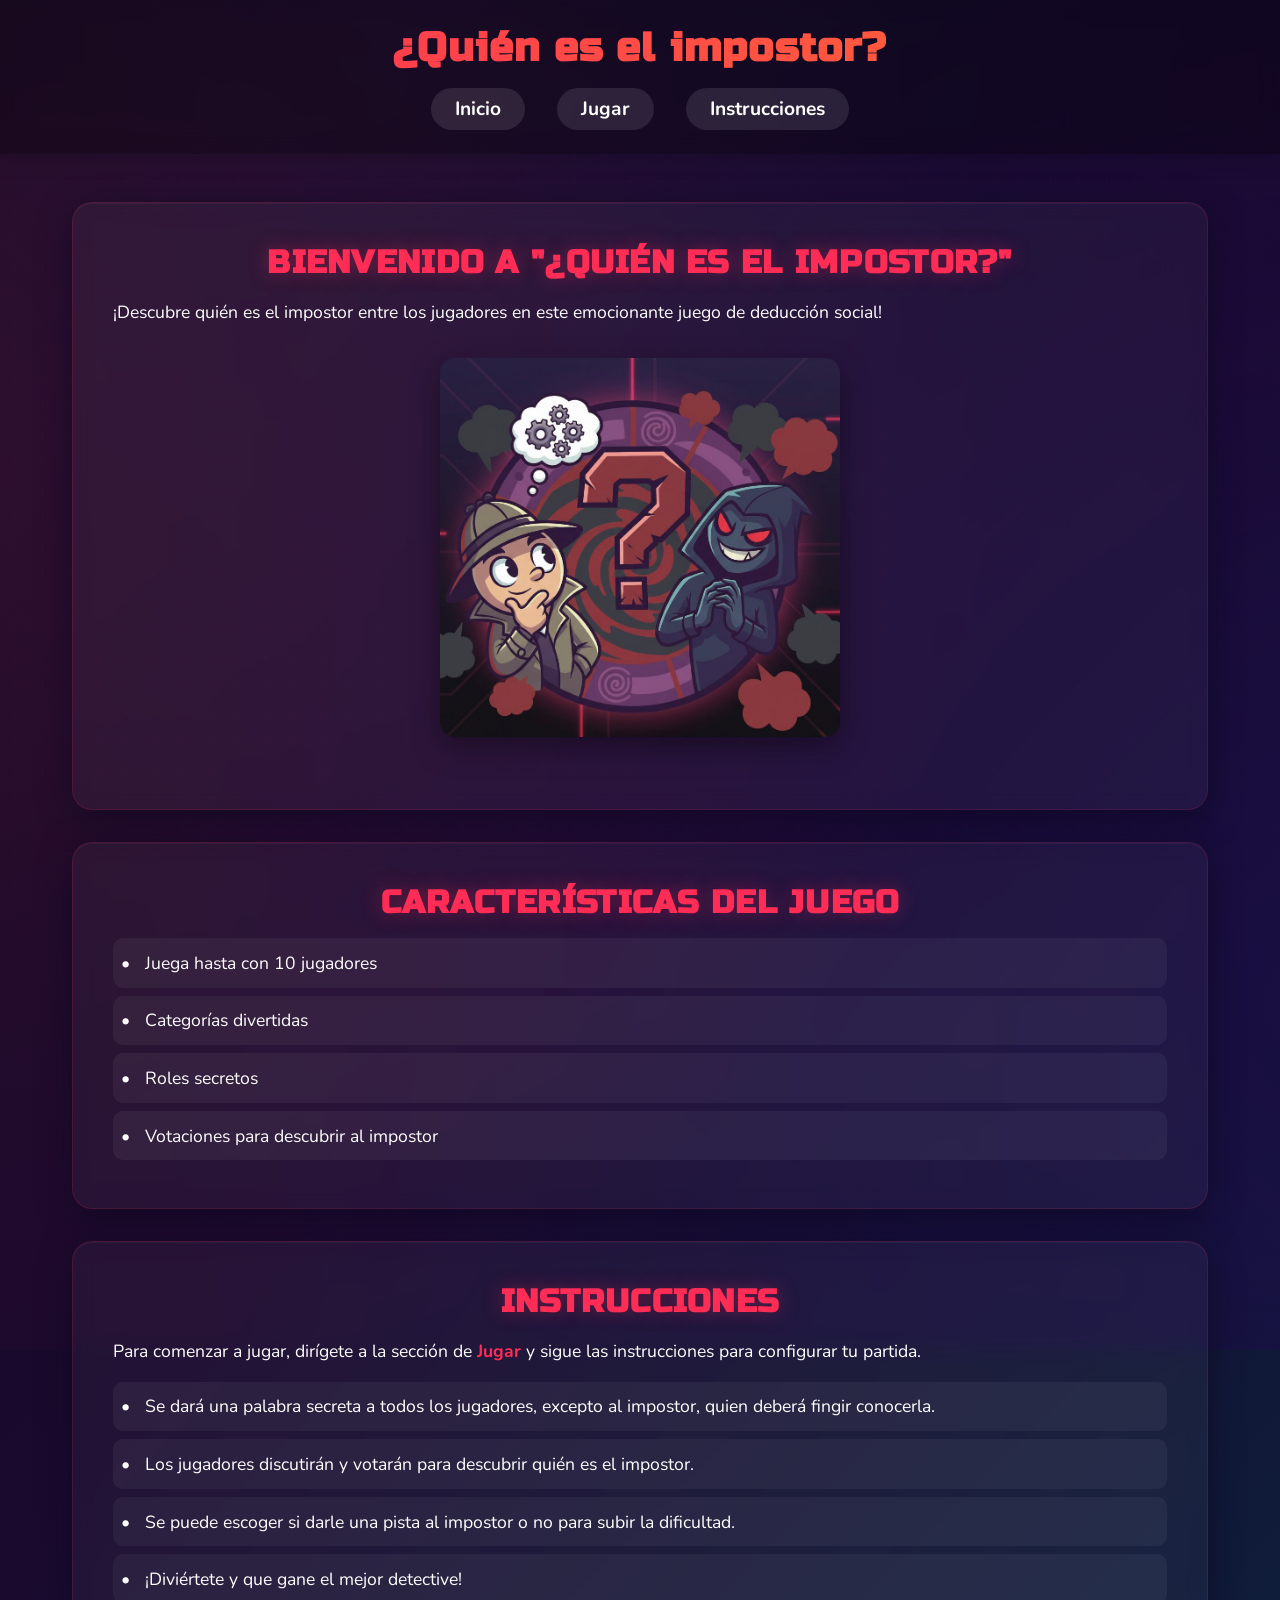
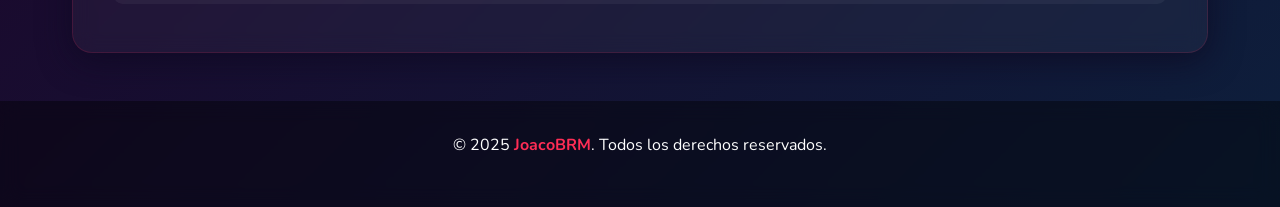
==== commit 8b369e9e: "feat: initialize modular project structure with core CSS/JS files and update configuration flow in j" ====
--- a/index.html
+++ b/index.html
@@ -8,8 +8,11 @@
         <meta name="apple-mobile-web-app-title" content="Impostor">
         <meta name="format-detection" content="telephone=no">
         <title>¿Quién es el impostor? - JoacoBRM</title>
-        <link rel="icon" type="image/png" href="assets/images/logo_impostor.jpg">
+        <link rel="icon" type="image/jpeg" href="assets/images/logo_impostor.jpg">
         <link rel="apple-touch-icon" href="assets/images/logo_impostor.jpg">
+        <link rel="preconnect" href="https://fonts.googleapis.com">
+        <link rel="preconnect" href="https://fonts.gstatic.com" crossorigin>
+        <link href="https://fonts.googleapis.com/css2?family=Russo+One&family=Nunito:wght@400;600;700;800&display=swap" rel="stylesheet">
         <link rel="stylesheet" href="src/css/base.css">
         <link rel="stylesheet" href="src/css/layout.css">
         <link rel="stylesheet" href="src/css/components.css">
--- a/src/css/base.css
+++ b/src/css/base.css
@@ -15,8 +15,8 @@
 }
 
 body {
-    font-family: -apple-system, BlinkMacSystemFont, 'Segoe UI', Tahoma, Geneva, Verdana, sans-serif;
-    background: linear-gradient(135deg, #1a1a2e 0%, #16213e 100%);
+    font-family: 'Nunito', -apple-system, BlinkMacSystemFont, 'Segoe UI', sans-serif;
+    background: linear-gradient(135deg, #0d0921 0%, #1a0a2e 50%, #0d1f3c 100%);
     color: #fff;
     min-height: 100vh;
     min-height: -webkit-fill-available;
@@ -30,11 +30,18 @@
 }
 
 /* Tipografía base */
+h1, h2, h3 {
+    font-family: 'Russo One', sans-serif;
+    letter-spacing: 0.04em;
+}
+
 h2 {
     font-size: 2rem;
     margin-bottom: 1rem;
-    color: #e94560;
-    text-shadow: 0 0 10px rgba(233, 69, 96, 0.5);
+    color: #ff2d55;
+    text-transform: uppercase;
+    text-align: center;
+    text-shadow: 0 0 20px rgba(255, 45, 85, 0.35);
 }
 
 p {
@@ -49,7 +56,7 @@
 }
 
 a {
-    color: #e94560;
+    color: #ff2d55;
     text-decoration: none;
     font-weight: bold;
     transition: all 0.3s ease;
@@ -63,7 +70,7 @@
     left: 0;
     width: 0;
     height: 2px;
-    background: #ff0000;
+    background: #ff2d55;
     transition: width 0.3s ease;
 }
 
@@ -73,7 +80,7 @@
 
 a:hover {
     color: #ff6b6b;
-    text-shadow: 0 0 15px rgba(233, 69, 96, 0.8);
+    text-shadow: 0 0 15px rgba(255, 45, 85, 0.8);
 }
 
 img {
@@ -105,9 +112,20 @@
 /* Responsive */
 @media (max-width: 768px) {
     h2 {
-        font-size: 1.5rem;
+        font-size: 1.4rem;
         word-wrap: break-word;
     }
+}
+
+/* Sutil patrón de puntos sobre el fondo */
+body::after {
+    content: '';
+    position: fixed;
+    inset: 0;
+    background-image: radial-gradient(rgba(255, 45, 85, 0.04) 1px, transparent 1px);
+    background-size: 28px 28px;
+    pointer-events: none;
+    z-index: 0;
 }
 
 /* iOS specific optimizations */
--- a/src/css/layout.css
+++ b/src/css/layout.css
@@ -13,7 +13,11 @@
     text-align: center;
     font-size: 2.5rem;
     margin-bottom: 1rem;
-    text-shadow: 3px 3px 6px rgba(0, 0, 0, 0.5);
+    background: linear-gradient(90deg, #ff2d55, #ff6b35);
+    -webkit-background-clip: text;
+    -webkit-text-fill-color: transparent;
+    background-clip: text;
+    letter-spacing: 0.03em;
 }
 
 nav ul {
@@ -53,20 +57,20 @@
 }
 
 section {
-    background: rgba(255, 255, 255, 0.05);
+    background: rgba(255, 255, 255, 0.04);
     backdrop-filter: blur(10px);
     border-radius: 20px;
     padding: 2.5rem;
     margin-bottom: 2rem;
-    border: 1px solid rgba(233, 69, 96, 0.3);
-    box-shadow: 0 8px 32px rgba(0, 0, 0, 0.5);
+    border: 1px solid rgba(255, 45, 85, 0.15);
+    box-shadow: 0 8px 32px rgba(13, 9, 33, 0.7), inset 0 1px 0 rgba(255, 255, 255, 0.04);
     transition: transform 0.3s ease;
     overflow: hidden;
 }
 
 section:hover {
-    transform: translateY(-5px);
-    box-shadow: 0 12px 40px rgba(0, 0, 0, 0.3);
+    transform: translateY(-3px);
+    box-shadow: 0 14px 42px rgba(13, 9, 33, 0.8), inset 0 1px 0 rgba(255, 255, 255, 0.04);
 }
 
 section ul li {
@@ -87,7 +91,7 @@
 }
 
 section ul li:hover {
-    background: rgba(233, 69, 96, 0.15);
+    background: rgba(255, 45, 85, 0.12);
     transform: translateX(10px);
     padding-left: 2.5rem;
 }
--- a/src/css/components.css
+++ b/src/css/components.css
@@ -11,7 +11,7 @@
     background: rgba(255, 255, 255, 0.05);
     backdrop-filter: blur(10px);
     border-radius: 20px;
-    border: 1px solid rgba(233, 69, 96, 0.3);
+    border: 1px solid rgba(255, 45, 85, 0.3);
     box-shadow: 0 8px 32px rgba(0, 0, 0, 0.5);
     overflow: hidden;
     padding: 2rem;
@@ -20,10 +20,12 @@
 }
 
 .config-section h3 {
-    font-size: 1.5rem;
-    color: #e94560;
+    font-size: 1.4rem;
+    color: #ff2d55;
     margin-bottom: 1.5rem;
-    text-shadow: 0 0 10px rgba(233, 69, 96, 0.5);
+    text-transform: uppercase;
+    letter-spacing: 0.06em;
+    text-shadow: 0 0 15px rgba(255, 45, 85, 0.4);
 }
 
 .config-section label {
@@ -92,7 +94,7 @@
     width: 100%;
     padding: 1rem 1.5rem;
     font-size: 16px;
-    border: 2px solid rgba(233, 69, 96, 0.3);
+    border: 2px solid rgba(255, 45, 85, 0.3);
     background: rgba(255, 255, 255, 0.05) !important;
     color: #fff !important;
     border-radius: 10px;
@@ -106,9 +108,9 @@
 
 .config-section input[type="number"]:focus,
 .config-section input[type="text"]:focus {
-    border-color: #e94560;
+    border-color: #ff2d55;
     background: rgba(255, 255, 255, 0.08) !important;
-    box-shadow: 0 0 15px rgba(233, 69, 96, 0.6);
+    box-shadow: 0 0 15px rgba(255, 45, 85, 0.6);
 }
 
 .config-section input::placeholder {
@@ -129,10 +131,7 @@
 }
 
 #nombresContainer {
-    max-height: 400px;
-    overflow-y: auto;
     margin-bottom: 1.5rem;
-    padding-right: 0.5rem;
 }
 
 /* ===== SLIDER ===== */
@@ -144,10 +143,10 @@
 .slider-value {
     display: block;
     text-align: center;
-    font-size: 3rem;
-    font-weight: bold;
-    color: #e94560;
-    text-shadow: 0 0 10px rgba(81, 81, 81, 0.5);
+    font-size: 3.5rem;
+    font-family: 'Russo One', sans-serif;
+    color: #ff2d55;
+    text-shadow: 0 0 20px rgba(255, 45, 85, 0.5);
     margin-bottom: 1.5rem;
 }
 
@@ -169,10 +168,10 @@
     width: 40px;
     height: 40px;
     border-radius: 50%;
-    background: #e94560 !important;
-    background-color: #e94560 !important;
+    background: #ff2d55 !important;
+    background-color: #ff2d55 !important;
     cursor: pointer;
-    box-shadow: 0 0 15px rgba(233, 69, 96, 0.6);
+    box-shadow: 0 0 15px rgba(255, 45, 85, 0.6);
     transition: all 0.3s ease;
     -webkit-tap-highlight-color: transparent;
     border: none;
@@ -180,7 +179,7 @@
 
 input[type="range"]::-webkit-slider-thumb:active {
     transform: scale(1.3);
-    box-shadow: 0 0 30px rgba(233, 69, 96, 1);
+    box-shadow: 0 0 30px rgba(255, 45, 85, 1);
 }
 
 input[type="range"]::-moz-range-thumb {
@@ -211,11 +210,11 @@
     text-align: center;
     font-size: 1.1rem;
     color: #ffffff;
-    background: rgba(233, 69, 96, 0.15);
+    background: rgba(255, 45, 85, 0.15);
     padding: 0.8rem 1.5rem;
     border-radius: 10px;
     margin: 1.5rem 0;
-    border: 2px solid rgba(233, 69, 96, 0.4);
+    border: 2px solid rgba(255, 45, 85, 0.4);
     font-weight: 500;
 }
 
@@ -224,16 +223,16 @@
     display: flex;
     align-items: center;
     justify-content: space-between;
-    background: rgba(255, 255, 255, 0.05);
+    background: rgba(255, 255, 255, 0.04);
     padding: 1.2rem 1.5rem;
-    border-radius: 15px;
-    border: 2px solid rgba(15, 52, 96, 0.5);
+    border-radius: 50px;
+    border: 2px solid rgba(30, 10, 78, 0.5);
     transition: all 0.3s ease;
 }
 
 .toggle-container:hover {
-    background: rgba(255, 255, 255, 0.08);
-    border-color: #e94560;
+    background: rgba(255, 255, 255, 0.07);
+    border-color: rgba(255, 45, 85, 0.5);
 }
 
 .toggle-label {
@@ -282,10 +281,10 @@
 }
 
 .toggle-switch input[type="checkbox"]:checked + .toggle-slider {
-    background: #e94560 !important;
-    background-color: #e94560 !important;
-    border-color: #e94560;
-    box-shadow: 0 0 15px rgba(233, 69, 96, 0.6);
+    background: #ff2d55 !important;
+    background-color: #ff2d55 !important;
+    border-color: #ff2d55;
+    box-shadow: 0 0 15px rgba(255, 45, 85, 0.6);
 }
 
 .toggle-switch input[type="checkbox"]:checked + .toggle-slider::before {
@@ -318,39 +317,45 @@
 
 .btn-add {
     padding: 1rem 2rem;
-    font-size: 1.2rem;
-    background: rgba(78, 205, 196, 0.3);
-    border: 2px solid rgba(78, 205, 196, 0.5);
-    border-radius: 15px;
-    color: #fff;
-    font-weight: bold;
+    font-size: 1.1rem;
+    background: rgba(16, 185, 129, 0.15);
+    border: 2px solid rgba(16, 185, 129, 0.4);
+    border-radius: 50px;
+    color: #10b981;
+    font-family: 'Russo One', sans-serif;
+    letter-spacing: 0.06em;
+    text-transform: uppercase;
     cursor: pointer;
-    transition: all 0.3s ease;
+    transition: all 0.25s ease;
+    box-shadow: 0 4px 16px rgba(0, 0, 0, 0.3);
 }
 
 .btn-add:hover {
-    background: rgba(78, 205, 196, 0.6);
-    transform: translateY(-3px) scale(1.05);
-    box-shadow: 0 8px 20px rgba(78, 205, 196, 0.4);
+    background: rgba(16, 185, 129, 0.3);
+    transform: translateY(-3px);
+    box-shadow: 0 8px 20px rgba(16, 185, 129, 0.3);
 }
 
 .btn-add:active {
-    transform: translateY(-1px) scale(1.02);
+    transform: translateY(0);
 }
 
 .config-section button {
     padding: 1rem 2.5rem;
-    font-size: 1.2rem;
-    background: #0f3460 !important;
-    background-color: #0f3460 !important;
-    border: 2px solid #e94560;
-    border-radius: 15px;
+    font-size: 1.05rem;
+    background: linear-gradient(135deg, #1e0a4e, #2a0f6e) !important;
+    background-color: #1e0a4e !important;
+    border: none;
+    border-radius: 50px;
     color: #ffffff !important;
-    font-weight: bold;
+    font-family: 'Russo One', sans-serif;
+    font-weight: 400;
+    letter-spacing: 0.08em;
+    text-transform: uppercase;
     cursor: pointer;
-    transition: all 0.3s ease;
+    transition: all 0.25s ease;
     margin: 0.5rem;
-    box-shadow: 0 0 10px rgba(233, 69, 96, 0.3);
+    box-shadow: 0 0 0 2px rgba(255, 45, 85, 0.45), 0 8px 20px rgba(0, 0, 0, 0.4);
     -webkit-tap-highlight-color: transparent;
     -webkit-appearance: none;
     appearance: none;
@@ -360,16 +365,16 @@
 }
 
 .config-section button:hover {
-    background: #e94560 !important;
-    background-color: #e94560 !important;
-    box-shadow: 0 0 25px rgba(233, 69, 96, 0.8);
-    transform: translateY(-3px) scale(1.05);
+    background: linear-gradient(135deg, #ff2d55, #c0134d) !important;
+    background-color: #ff2d55 !important;
+    box-shadow: 0 0 0 2px #ff2d55, 0 0 25px rgba(255, 45, 85, 0.5), 0 8px 24px rgba(0, 0, 0, 0.5);
+    transform: translateY(-3px);
 }
 
 .config-section button:active {
-    transform: scale(0.98);
-    background: #c93a4e !important;
-    background-color: #c93a4e !important;
+    transform: translateY(0);
+    background: linear-gradient(135deg, #c0134d, #8b0020) !important;
+    background-color: #c0134d !important;
 }
 
 .button-group {
@@ -382,18 +387,18 @@
 .btn-secondary {
     background: rgba(255, 255, 255, 0.05) !important;
     background-color: rgba(255, 255, 255, 0.05) !important;
-    border-color: rgba(255, 255, 255, 0.3) !important;
+    box-shadow: 0 0 0 2px rgba(255, 255, 255, 0.3), 0 6px 16px rgba(0, 0, 0, 0.3) !important;
 }
 
 .btn-secondary:hover {
-    background: rgba(255, 255, 255, 0.15) !important;
-    background-color: rgba(255, 255, 255, 0.15) !important;
-    box-shadow: 0 8px 20px rgba(255, 255, 255, 0.2) !important;
+    background: rgba(255, 255, 255, 0.12) !important;
+    background-color: rgba(255, 255, 255, 0.12) !important;
+    box-shadow: 0 0 0 2px rgba(255, 255, 255, 0.5), 0 8px 20px rgba(255, 255, 255, 0.1) !important;
 }
 
 .btn-secondary:active {
-    background: rgba(255, 255, 255, 0.1) !important;
-    background-color: rgba(255, 255, 255, 0.1) !important;
+    background: rgba(255, 255, 255, 0.08) !important;
+    background-color: rgba(255, 255, 255, 0.08) !important;
 }
 
 .button-group button:first-child {
@@ -418,7 +423,7 @@
     font-weight: bold;
     background: rgba(255, 255, 255, 0.05) !important;
     background-color: rgba(255, 255, 255, 0.05) !important;
-    border: 3px solid #0f3460;
+    border: 3px solid rgba(30, 10, 78, 0.6);
     border-radius: 15px;
     color: #fff !important;
     cursor: pointer;
@@ -432,10 +437,10 @@
 }
 
 .btn-impostor:hover {
-    background: rgba(15, 52, 96, 0.5) !important;
-    background-color: rgba(15, 52, 96, 0.5) !important;
+    background: rgba(30, 10, 78, 0.5) !important;
+    background-color: rgba(30, 10, 78, 0.5) !important;
     transform: translateY(-3px);
-    box-shadow: 0 5px 15px rgba(15, 52, 96, 0.5);
+    box-shadow: 0 5px 15px rgba(30, 10, 78, 0.5);
 }
 
 .btn-impostor:active {
@@ -443,10 +448,10 @@
 }
 
 .btn-impostor.active {
-    background: #e94560 !important;
-    background-color: #e94560 !important;
-    border-color: #e94560;
-    box-shadow: 0 0 25px rgba(233, 69, 96, 0.8);
+    background: #ff2d55 !important;
+    background-color: #ff2d55 !important;
+    border-color: #ff2d55;
+    box-shadow: 0 0 25px rgba(255, 45, 85, 0.8);
     transform: scale(1.1);
 }
 
@@ -488,13 +493,13 @@
 }
 
 .tematica-card {
-    background: rgba(255, 255, 255, 0.05);
-    border: 3px solid rgba(15, 52, 96, 0.5);
-    border-radius: 15px;
+    background: rgba(255, 255, 255, 0.04);
+    border: 2px solid rgba(30, 10, 78, 0.5);
+    border-radius: 16px;
     padding: 1.5rem 1rem;
     text-align: center;
     cursor: pointer;
-    transition: all 0.3s ease;
+    transition: all 0.25s ease;
     position: relative;
     min-height: 150px;
     display: flex;
@@ -505,11 +510,16 @@
     touch-action: manipulation;
 }
 
+.tematica-card:nth-child(4n+1) { border-color: rgba(255, 45, 85, 0.35); }
+.tematica-card:nth-child(4n+2) { border-color: rgba(245, 158, 11, 0.35); }
+.tematica-card:nth-child(4n+3) { border-color: rgba(139, 92, 246, 0.35); }
+.tematica-card:nth-child(4n+4) { border-color: rgba(16, 185, 129, 0.35); }
+
 .tematica-card:hover {
     transform: translateY(-5px);
     background: rgba(255, 255, 255, 0.08);
-    border-color: #e94560;
-    box-shadow: 0 8px 20px rgba(233, 69, 96, 0.3);
+    border-color: #ff2d55;
+    box-shadow: 0 8px 20px rgba(255, 45, 85, 0.3);
 }
 
 .tematica-card:active {
@@ -517,9 +527,9 @@
 }
 
 .tematica-card.selected {
-    background: rgba(233, 69, 96, 0.2);
-    border-color: #e94560;
-    box-shadow: 0 0 25px rgba(233, 69, 96, 0.6);
+    background: rgba(255, 45, 85, 0.2);
+    border-color: #ff2d55;
+    box-shadow: 0 0 25px rgba(255, 45, 85, 0.6);
 }
 
 .tematica-card.selected:active {
@@ -527,7 +537,7 @@
 }
 
 .tematica-emoji {
-    font-size: 3rem;
+    font-size: 3.5rem;
     margin-bottom: 0.5rem;
 }
 
@@ -543,10 +553,10 @@
     top: 10px;
     right: 10px;
     font-size: 1.5rem;
-    color: #e94560;
+    color: #ff2d55;
     opacity: 0;
     transition: opacity 0.3s ease;
-    text-shadow: 0 0 10px rgba(233, 69, 96, 0.8);
+    text-shadow: 0 0 10px rgba(255, 45, 85, 0.8);
 }
 
 .tematica-card.selected .tematica-check {
@@ -559,19 +569,32 @@
     flex-direction: column;
     align-items: center;
     gap: 2rem;
+    animation: slideInRight 0.5s ease;
+}
+
+.turno-jugador-header {
+    animation: slideInDown 0.5s ease;
+}
+
+.reveal-section.slide-out {
+    animation: slideOutLeft 0.4s ease forwards;
+}
+
+.turno-jugador-header.slide-out {
+    animation: slideOutUp 0.4s ease forwards;
 }
 
 .palabra-card {
     width: 100%;
     max-width: 400px;
     height: 250px;
-    background: rgba(255, 255, 255, 0.2);
-    border: 4px solid rgba(255, 255, 255, 0.4);
+    background: linear-gradient(135deg, rgba(13, 9, 33, 0.9), rgba(30, 10, 78, 0.7));
+    border: 3px solid rgba(255, 45, 85, 0.5);
     border-radius: 20px;
     display: flex;
     justify-content: center;
     align-items: center;
-    box-shadow: 0 10px 40px rgba(0, 0, 0, 0.3);
+    box-shadow: 0 10px 40px rgba(0, 0, 0, 0.5), inset 0 1px 0 rgba(255, 255, 255, 0.05);
     transition: all 0.3s ease;
 }
 
@@ -584,8 +607,8 @@
 .palabra-visible {
     font-size: 2.5rem;
     font-weight: bold;
-    color: #e94560;
-    text-shadow: 0 0 20px rgba(233, 69, 96, 0.8);
+    color: #ff2d55;
+    text-shadow: 0 0 20px rgba(255, 45, 85, 0.8);
     text-align: center;
     padding: 1rem;
 }
@@ -593,8 +616,8 @@
 .palabra-impostor {
     font-size: 2.5rem;
     font-weight: bold;
-    color: #e94560;
-    text-shadow: 0 0 25px rgba(233, 69, 96, 1);
+    color: #ff2d55;
+    text-shadow: 0 0 25px rgba(255, 45, 85, 1);
     text-align: center;
     padding: 1rem;
 }
@@ -608,10 +631,11 @@
 
 .impostor-header {
     font-size: 2rem;
-    font-weight: bold;
-    color: #e94560;
-    text-shadow: 0 0 20px rgba(233, 69, 96, 0.9);
-    text-align: center;
+    font-family: 'Russo One', sans-serif;
+    color: #f59e0b;
+    text-shadow: 0 0 20px rgba(245, 158, 11, 0.9);
+    text-align: center;
+    letter-spacing: 0.08em;
 }
 
 .pista-texto {
@@ -636,14 +660,14 @@
     width: 100%;
     max-width: 400px;
     height: 250px;
-    background: rgba(255, 255, 255, 0.2);
-    border: 4px solid rgba(255, 255, 255, 0.4);
+    background: linear-gradient(135deg, rgba(13, 9, 33, 0.9), rgba(30, 10, 78, 0.7));
+    border: 3px solid rgba(255, 45, 85, 0.4);
     border-radius: 20px;
     display: flex;
     flex-direction: column;
     justify-content: center;
     align-items: center;
-    box-shadow: 0 10px 40px rgba(0, 0, 0, 0.3);
+    box-shadow: 0 10px 40px rgba(0, 0, 0, 0.5), inset 0 1px 0 rgba(255, 255, 255, 0.05);
     overflow: hidden;
 }
 
@@ -657,15 +681,17 @@
 
 .ruleta-nombre {
     font-size: 3rem;
-    font-weight: bold;
+    font-family: 'Russo One', sans-serif;
     color: #fff;
-    text-shadow: 3px 3px 6px rgba(0, 0, 0, 0.7);
+    text-shadow: 2px 2px 8px rgba(0, 0, 0, 0.8);
     transition: all 0.3s ease;
+    letter-spacing: 0.03em;
 }
 
 .ruleta-nombre.seleccionado {
-    color: #ff5b70;
+    color: #ff2d55;
     font-size: 3.5rem;
+    text-shadow: 0 0 25px rgba(255, 45, 85, 0.8), 2px 2px 8px rgba(0, 0, 0, 0.8);
 }
 
 .lista-orden {
@@ -674,17 +700,15 @@
     background: rgba(255, 255, 255, 0.05);
     border-radius: 15px;
     padding: 1.5rem;
-    max-height: 300px;
-    overflow-y: auto;
-    border: 1px solid rgba(233, 69, 96, 0.3);
+    border: 1px solid rgba(255, 45, 85, 0.3);
 }
 
 .lista-orden h4 {
-    color: #e94560;
+    color: #ff2d55;
     margin-bottom: 1rem;
     text-align: center;
     font-size: 1.3rem;
-    text-shadow: 0 0 10px rgba(233, 69, 96, 0.5);
+    text-shadow: 0 0 10px rgba(255, 45, 85, 0.5);
 }
 
 .orden-item {
@@ -695,15 +719,15 @@
     display: flex;
     align-items: center;
     gap: 1rem;
-    border: 2px solid rgba(15, 52, 96, 0.3);
+    border: 2px solid rgba(30, 10, 78, 0.3);
 }
 
 .orden-numero {
     font-size: 1.5rem;
     font-weight: bold;
-    color: #e94560;
+    color: #ff2d55;
     min-width: 30px;
-    text-shadow: 0 0 8px rgba(233, 69, 96, 0.5);
+    text-shadow: 0 0 8px rgba(255, 45, 85, 0.5);
 }
 
 .orden-nombre {
@@ -720,15 +744,15 @@
 
 .turno-numero {
     font-size: 1.3rem;
-    color: #e94560;
+    color: #ff2d55;
     margin-bottom: 1.5rem;
     font-weight: 500;
-    text-shadow: 0 0 10px rgba(233, 69, 96, 0.6);
+    text-shadow: 0 0 10px rgba(255, 45, 85, 0.6);
 }
 
 .turno-jugador {
     background: rgba(255, 255, 255, 0.05);
-    border: 4px solid #e94560;
+    border: 4px solid #ff2d55;
     border-radius: 20px;
     padding: 2rem;
     margin: 1rem auto;
@@ -738,9 +762,10 @@
 
 .turno-nombre {
     font-size: 3rem;
-    font-weight: bold;
-    color: #e94560;
-    text-shadow: 0 0 25px rgba(233, 69, 96, 1), 3px 3px 6px rgba(0, 0, 0, 0.7);
+    font-family: 'Russo One', sans-serif;
+    color: #ff2d55;
+    text-shadow: 0 0 30px rgba(255, 45, 85, 0.9), 2px 2px 8px rgba(0, 0, 0, 0.8);
+    letter-spacing: 0.04em;
 }
 
 .orden-completo {
@@ -748,49 +773,68 @@
     background: rgba(255, 255, 255, 0.05);
     border-radius: 15px;
     padding: 1.5rem;
-    border: 1px solid rgba(233, 69, 96, 0.3);
+    border: 1px solid rgba(255, 45, 85, 0.3);
 }
 
 .orden-completo h4 {
-    color: #e94560;
+    color: #ff2d55;
     margin-bottom: 1rem;
     text-align: center;
     font-size: 1.2rem;
-    text-shadow: 0 0 10px rgba(233, 69, 96, 0.5);
+    text-shadow: 0 0 10px rgba(255, 45, 85, 0.5);
 }
 
 .lista-participacion {
     display: flex;
     flex-direction: column;
     gap: 0.5rem;
-    max-height: 250px;
+    max-height: 300px;
     overflow-y: auto;
+    padding-right: 0.5rem;
+}
+
+/* Estilos para la barra de scroll */
+.lista-participacion::-webkit-scrollbar {
+    width: 8px;
+}
+
+.lista-participacion::-webkit-scrollbar-track {
+    background: rgba(255, 255, 255, 0.05);
+    border-radius: 10px;
+}
+
+.lista-participacion::-webkit-scrollbar-thumb {
+    background: #ff2d55;
+    border-radius: 10px;
+}
+
+.lista-participacion::-webkit-scrollbar-thumb:hover {
+    background: #ff5b70;
 }
 
 .participacion-item {
     background: rgba(255, 255, 255, 0.05);
-    padding: 0.8rem 1.2rem;
-    border-radius: 10px;
+    padding: 0.5rem 0.8rem;
+    border-radius: 8px;
     display: flex;
     align-items: center;
-    gap: 1rem;
+    gap: 0.8rem;
     transition: all 0.3s ease;
     border: 2px solid transparent;
 }
 
 .participacion-item.activo {
-    background: rgba(233, 69, 96, 0.2);
-    border-color: #e94560;
-    transform: scale(1.05);
-    box-shadow: 0 0 20px rgba(233, 69, 96, 0.6);
+    background: rgba(255, 45, 85, 0.2);
+    border-color: #ff2d55;
+    box-shadow: 0 0 15px rgba(255, 45, 85, 0.5);
 }
 
 .participacion-numero {
     font-size: 1.2rem;
     font-weight: bold;
-    color: #e94560;
+    color: #ff2d55;
     min-width: 25px;
-    text-shadow: 0 0 8px rgba(233, 69, 96, 0.5);
+    text-shadow: 0 0 8px rgba(255, 45, 85, 0.5);
 }
 
 .participacion-nombre {
@@ -855,9 +899,9 @@
 }
 
 .jugador-votacion-card {
-    background: rgba(255, 255, 255, 0.05);
-    border: 3px solid rgba(15, 52, 96, 0.5);
-    border-radius: 15px;
+    background: rgba(255, 255, 255, 0.04);
+    border: 2px solid rgba(30, 10, 78, 0.5);
+    border-radius: 16px;
     padding: 2rem 1rem;
     text-align: center;
     cursor: pointer;
@@ -874,8 +918,8 @@
 .jugador-votacion-card:hover {
     transform: translateY(-5px) scale(1.05);
     background: rgba(255, 255, 255, 0.1);
-    border-color: #e94560;
-    box-shadow: 0 8px 25px rgba(233, 69, 96, 0.4);
+    border-color: #ff2d55;
+    box-shadow: 0 8px 25px rgba(255, 45, 85, 0.4);
 }
 
 .jugador-votacion-card:active {
@@ -903,7 +947,7 @@
     border-radius: 20px;
     padding: 2rem;
     text-align: center;
-    border: 2px solid rgba(233, 69, 96, 0.3);
+    border: 2px solid rgba(255, 45, 85, 0.3);
     box-shadow: 0 10px 40px rgba(0, 0, 0, 0.3);
 }
 
@@ -921,13 +965,13 @@
 }
 
 .rol-impostor {
-    background: rgba(233, 69, 96, 0.15);
-    border: 2px solid #e94560;
+    background: rgba(255, 45, 85, 0.15);
+    border: 2px solid #ff2d55;
 }
 
 .rol-inocente {
-    background: rgba(78, 205, 196, 0.15);
-    border: 2px solid #4ecdc4;
+    background: rgba(16, 185, 129, 0.15);
+    border: 2px solid #10b981;
 }
 
 .estado-juego {
@@ -993,3 +1037,265 @@
     background: rgba(255, 255, 255, 0.1);
     transform: translateX(5px);
 }
+
+/* ===== POPUP TEMPORIZADOR ===== */
+.popup-overlay {
+    display: none;
+    position: fixed;
+    top: 0;
+    left: 0;
+    width: 100%;
+    height: 100%;
+    background: rgba(0, 0, 0, 0.8);
+    backdrop-filter: blur(10px);
+    z-index: 1000;
+    justify-content: center;
+    align-items: center;
+    animation: fadeIn 0.3s ease;
+}
+
+.popup-overlay.active {
+    display: flex;
+}
+
+.popup-content {
+    background: linear-gradient(135deg, #0d0921 0%, #1e0a4e 100%);
+    border: 3px solid #ff2d55;
+    border-radius: 25px;
+    padding: 2.5rem;
+    max-width: 450px;
+    width: 90%;
+    text-align: center;
+    box-shadow: 0 20px 60px rgba(0, 0, 0, 0.5), 0 0 40px rgba(255, 45, 85, 0.4);
+    animation: popupBounce 0.4s ease;
+}
+
+.popup-content h3 {
+    font-size: 2rem;
+    color: #ff2d55;
+    margin-bottom: 1.5rem;
+    text-shadow: 0 0 15px rgba(255, 45, 85, 0.6);
+}
+
+.temporizador-display {
+    margin: 2rem 0;
+    padding: 2rem;
+    background: rgba(255, 255, 255, 0.1);
+    border-radius: 20px;
+    border: 2px solid rgba(255, 45, 85, 0.3);
+}
+
+.contador-numero {
+    font-size: 5rem;
+    font-weight: bold;
+    color: #ff2d55;
+    text-shadow: 0 0 30px rgba(255, 45, 85, 1);
+    animation: pulse 1s ease-in-out infinite;
+}
+
+.mensaje-temporizador {
+    font-size: 1.2rem;
+    color: rgba(255, 255, 255, 0.9);
+    margin: 1rem 0;
+}
+
+.popup-content .button-group {
+    display: flex;
+    justify-content: center;
+    gap: 1rem;
+    flex-wrap: wrap;
+    margin-top: 1.5rem;
+}
+
+.popup-content button {
+    padding: 1rem 2rem;
+    font-size: 1rem;
+    background: linear-gradient(135deg, #1e0a4e, #2a0f6e) !important;
+    background-color: #1e0a4e !important;
+    border: none;
+    border-radius: 50px;
+    color: #ffffff !important;
+    font-family: 'Russo One', sans-serif;
+    font-weight: 400;
+    letter-spacing: 0.08em;
+    text-transform: uppercase;
+    cursor: pointer;
+    transition: all 0.25s ease;
+    box-shadow: 0 0 0 2px rgba(255, 45, 85, 0.45), 0 6px 18px rgba(0, 0, 0, 0.4);
+    -webkit-tap-highlight-color: transparent;
+    -webkit-appearance: none;
+    appearance: none;
+    touch-action: manipulation;
+    min-height: 44px;
+}
+
+.popup-content button:hover {
+    background: linear-gradient(135deg, #ff2d55, #c0134d) !important;
+    background-color: #ff2d55 !important;
+    box-shadow: 0 0 0 2px #ff2d55, 0 0 25px rgba(255, 45, 85, 0.5), 0 8px 24px rgba(0, 0, 0, 0.5);
+    transform: translateY(-3px);
+}
+
+.popup-content button:active {
+    transform: translateY(0);
+    background: linear-gradient(135deg, #c0134d, #8b0020) !important;
+    background-color: #c0134d !important;
+}
+
+@keyframes fadeIn {
+    from {
+        opacity: 0;
+    }
+    to {
+        opacity: 1;
+    }
+}
+
+@keyframes popupBounce {
+    0% {
+        transform: scale(0.7);
+        opacity: 0;
+    }
+    50% {
+        transform: scale(1.05);
+    }
+    100% {
+        transform: scale(1);
+        opacity: 1;
+    }
+}
+
+@keyframes pulse {
+    0%, 100% {
+        transform: scale(1);
+    }
+    50% {
+        transform: scale(1.1);
+    }
+}
+
+@keyframes slideInRight {
+    from {
+        opacity: 0;
+        transform: translateX(50px);
+    }
+    to {
+        opacity: 1;
+        transform: translateX(0);
+    }
+}
+
+@keyframes slideOutLeft {
+    from {
+        opacity: 1;
+        transform: translateX(0);
+    }
+    to {
+        opacity: 0;
+        transform: translateX(-50px);
+    }
+}
+
+@keyframes slideInDown {
+    from {
+        opacity: 0;
+        transform: translateY(-30px);
+    }
+    to {
+        opacity: 1;
+        transform: translateY(0);
+    }
+}
+
+@keyframes slideOutUp {
+    from {
+        opacity: 1;
+        transform: translateY(0);
+    }
+    to {
+        opacity: 0;
+        transform: translateY(-30px);
+    }
+}
+
+@media (max-width: 768px) {
+    .popup-content {
+        padding: 2rem 1.5rem;
+    }
+
+    .popup-content h3 {
+        font-size: 1.6rem;
+    }
+
+    .contador-numero {
+        font-size: 4rem;
+    }
+
+    .mensaje-temporizador {
+        font-size: 1rem;
+    }
+}
+
+/* ===== NAVEGACIÓN SECUNDARIA (footer de cada paso) ===== */
+.paso-footer {
+    display: flex;
+    justify-content: center;
+    align-items: center;
+    gap: 0.5rem;
+    padding: 1.2rem 0 0.5rem;
+    flex-wrap: wrap;
+}
+
+.btn-ghost {
+    background: transparent !important;
+    border: none !important;
+    box-shadow: none !important;
+    color: rgba(255, 255, 255, 0.3);
+    font-size: 0.88rem;
+    font-family: 'Nunito', sans-serif !important;
+    font-weight: 600;
+    letter-spacing: 0.02em !important;
+    text-transform: none !important;
+    padding: 0.4rem 0.9rem;
+    cursor: pointer;
+    border-radius: 20px;
+    transition: color 0.2s ease, background 0.2s ease;
+    min-height: unset !important;
+    min-width: unset !important;
+}
+
+.btn-ghost:hover {
+    color: rgba(255, 255, 255, 0.65) !important;
+    background: rgba(255, 255, 255, 0.06) !important;
+    transform: none !important;
+    box-shadow: none !important;
+}
+
+.btn-ghost:active {
+    color: rgba(255, 255, 255, 0.85) !important;
+    background: rgba(255, 255, 255, 0.1) !important;
+    transform: none !important;
+}
+
+.paso-footer-sep {
+    color: rgba(255, 255, 255, 0.15);
+    font-size: 1.2rem;
+    user-select: none;
+}
+
+/* ===== BADGE DE PASO ===== */
+.paso-badge {
+    display: block;
+    width: fit-content;
+    margin: 0 auto 0.6rem;
+    background: rgba(255, 45, 85, 0.12);
+    border: 1px solid rgba(255, 45, 85, 0.35);
+    color: #ff2d55;
+    font-size: 0.78rem;
+    padding: 0.25rem 0.9rem;
+    border-radius: 20px;
+    font-family: 'Nunito', sans-serif;
+    font-weight: 700;
+    letter-spacing: 0.08em;
+    text-transform: uppercase;
+}
--- a/src/css/animations.css
+++ b/src/css/animations.css
@@ -8,10 +8,10 @@
     left: -50%;
     width: 200%;
     height: 200%;
-    background: 
-        radial-gradient(circle at 20% 50%, rgba(233, 69, 96, 0.15) 0%, transparent 50%),
-        radial-gradient(circle at 80% 80%, rgba(22, 33, 62, 0.4) 0%, transparent 50%),
-        radial-gradient(circle at 40% 20%, rgba(0, 255, 245, 0.05) 0%, transparent 50%);
+    background:
+        radial-gradient(circle at 20% 50%, rgba(255, 45, 85, 0.12) 0%, transparent 50%),
+        radial-gradient(circle at 80% 80%, rgba(30, 10, 78, 0.55) 0%, transparent 50%),
+        radial-gradient(circle at 40% 20%, rgba(139, 92, 246, 0.07) 0%, transparent 50%);
     animation: float 20s ease-in-out infinite;
     z-index: -1;
 }
@@ -175,10 +175,10 @@
 
 @keyframes pulseGlow {
     0%, 100% {
-        box-shadow: 0 10px 40px rgba(0, 0, 0, 0.3), 0 0 20px rgba(233, 69, 96, 0.5);
-    }
-    50% {
-        box-shadow: 0 10px 40px rgba(0, 0, 0, 0.3), 0 0 40px rgba(233, 69, 96, 0.9);
+        box-shadow: 0 10px 40px rgba(0, 0, 0, 0.3), 0 0 20px rgba(255, 45, 85, 0.5);
+    }
+    50% {
+        box-shadow: 0 10px 40px rgba(0, 0, 0, 0.3), 0 0 40px rgba(255, 45, 85, 0.9);
     }
 }
 
